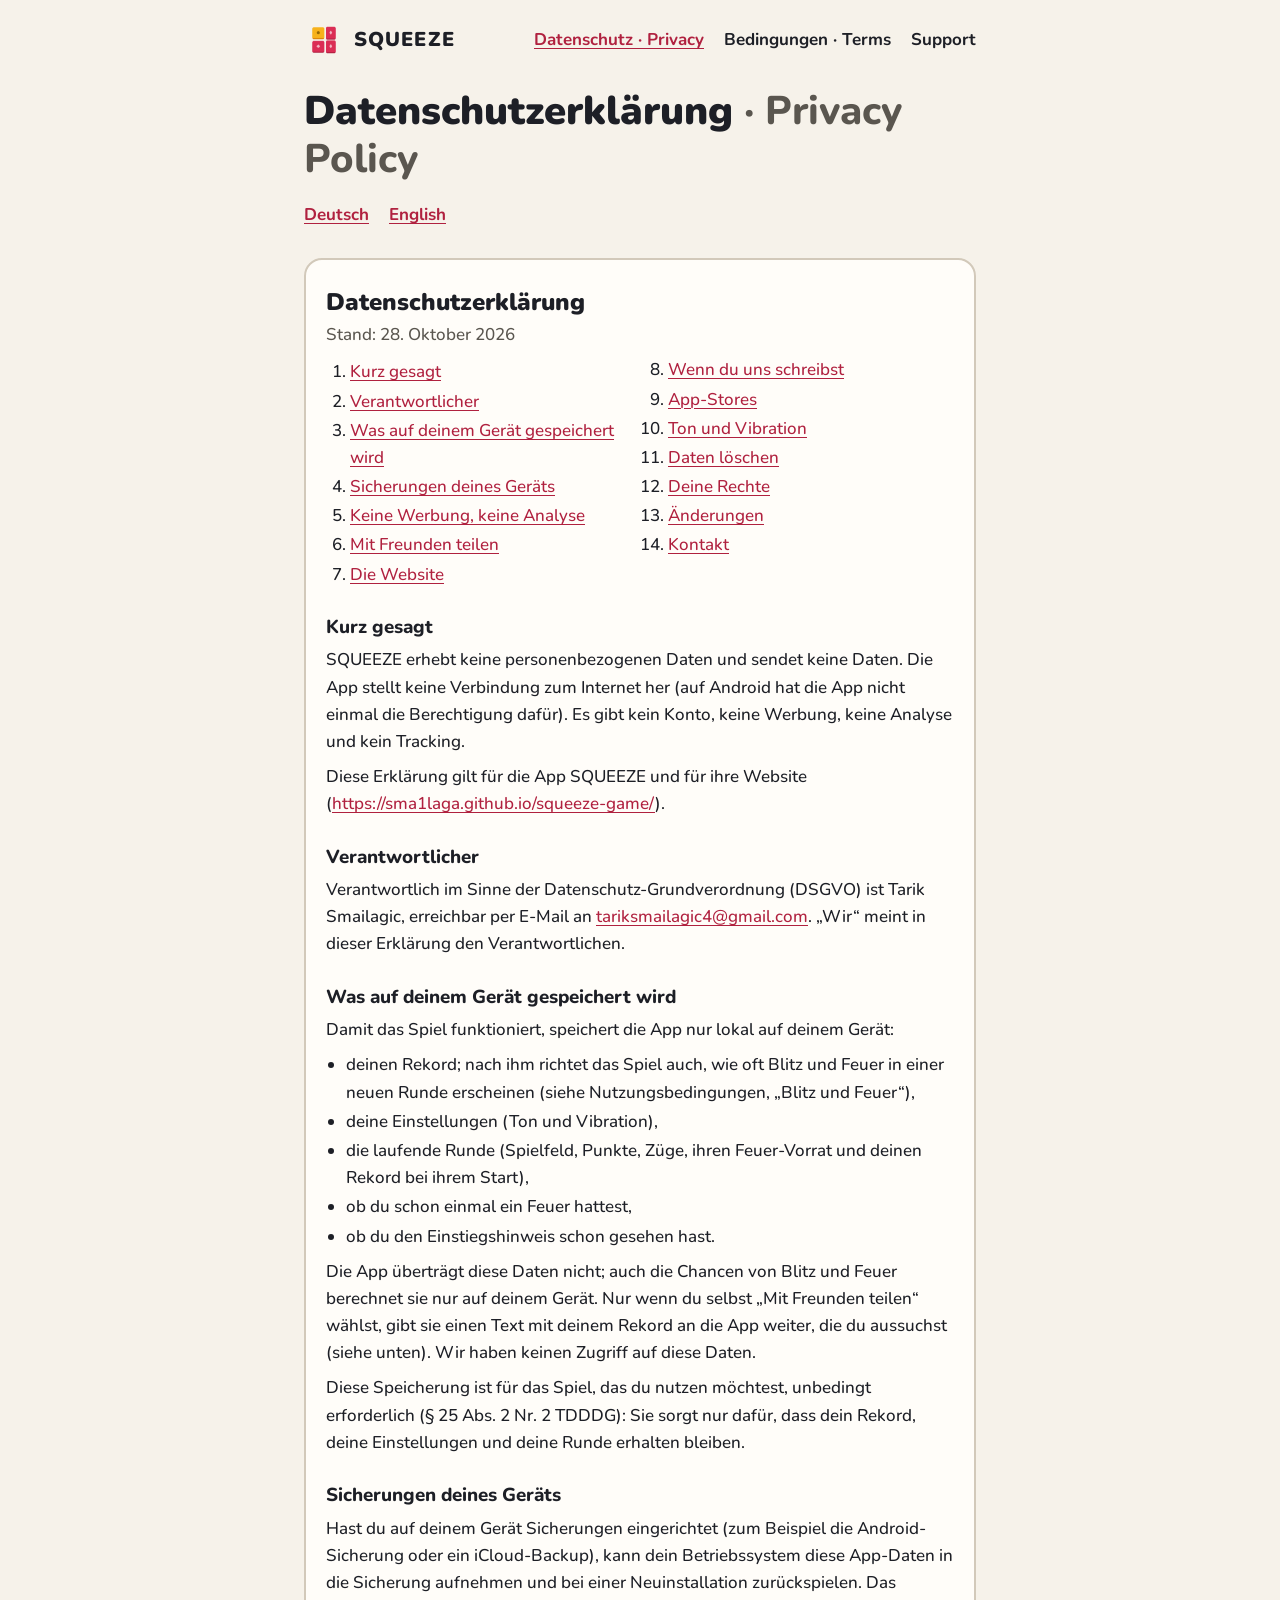
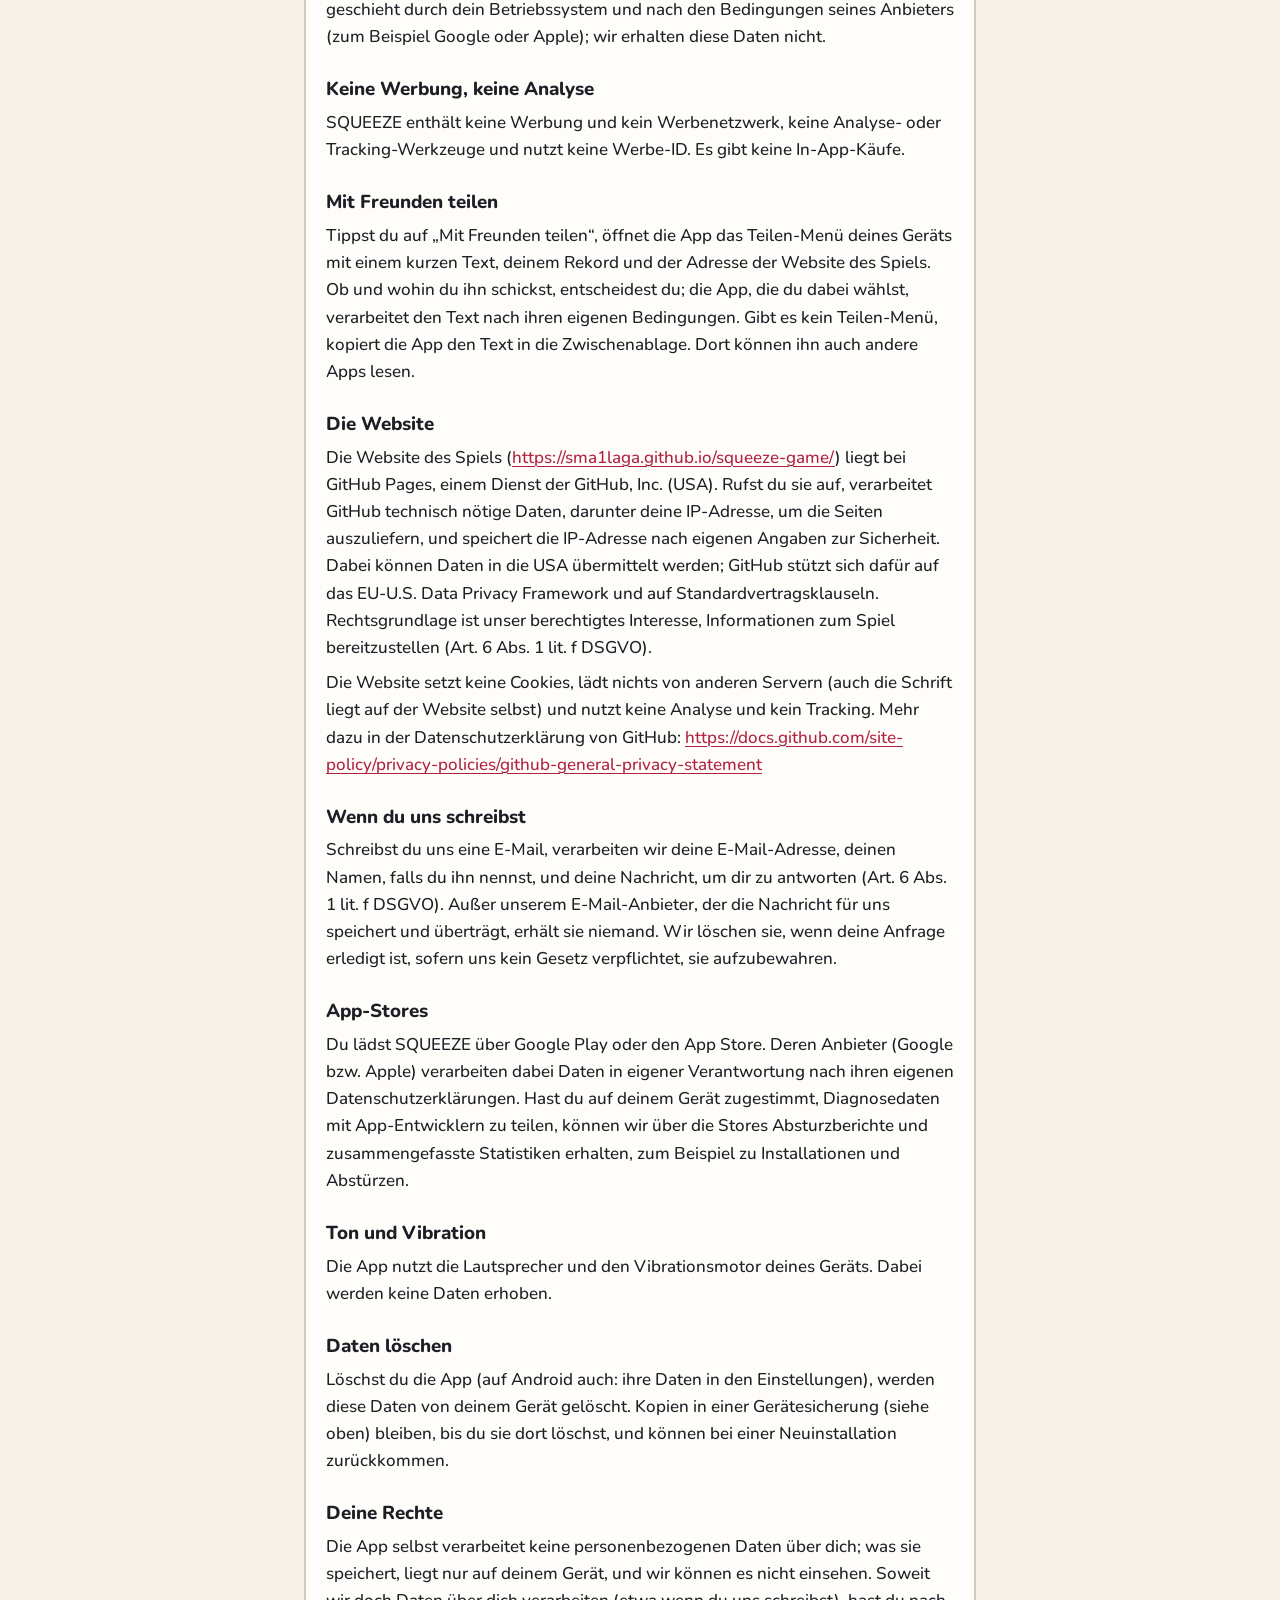
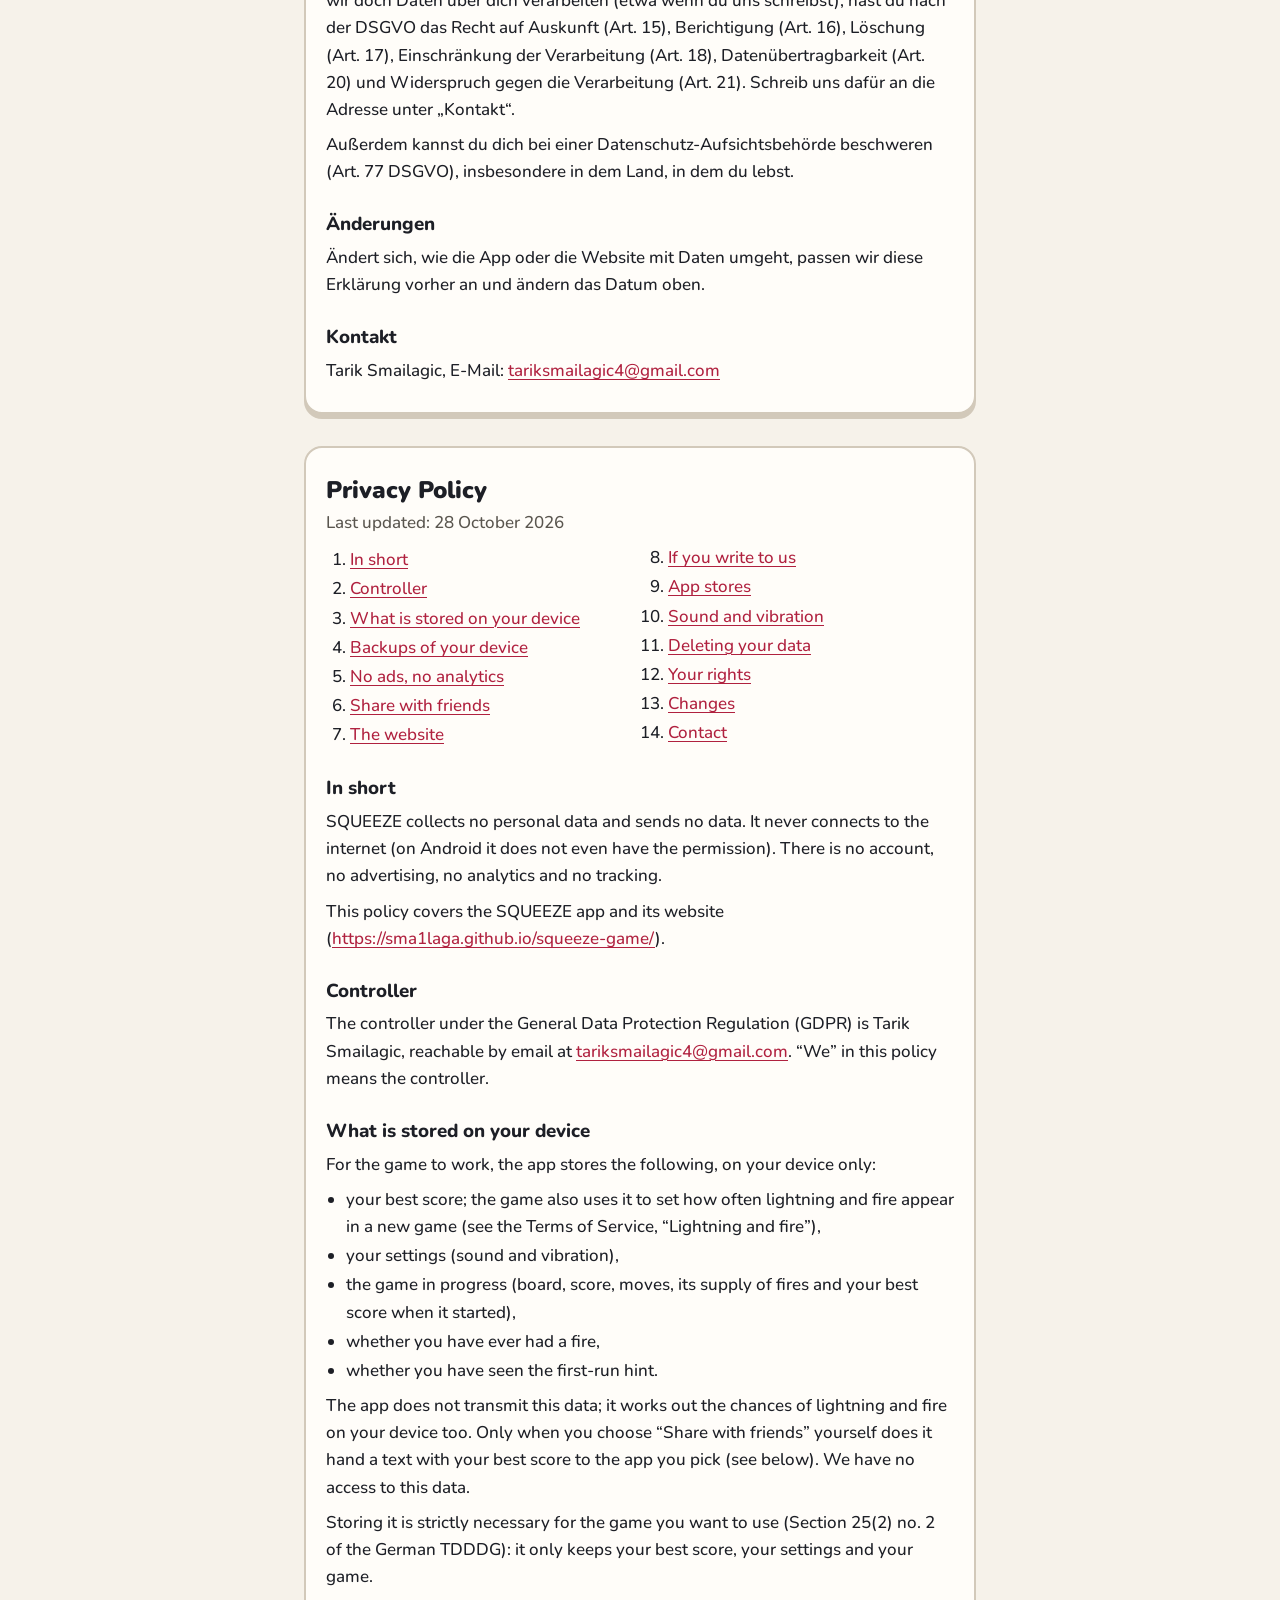
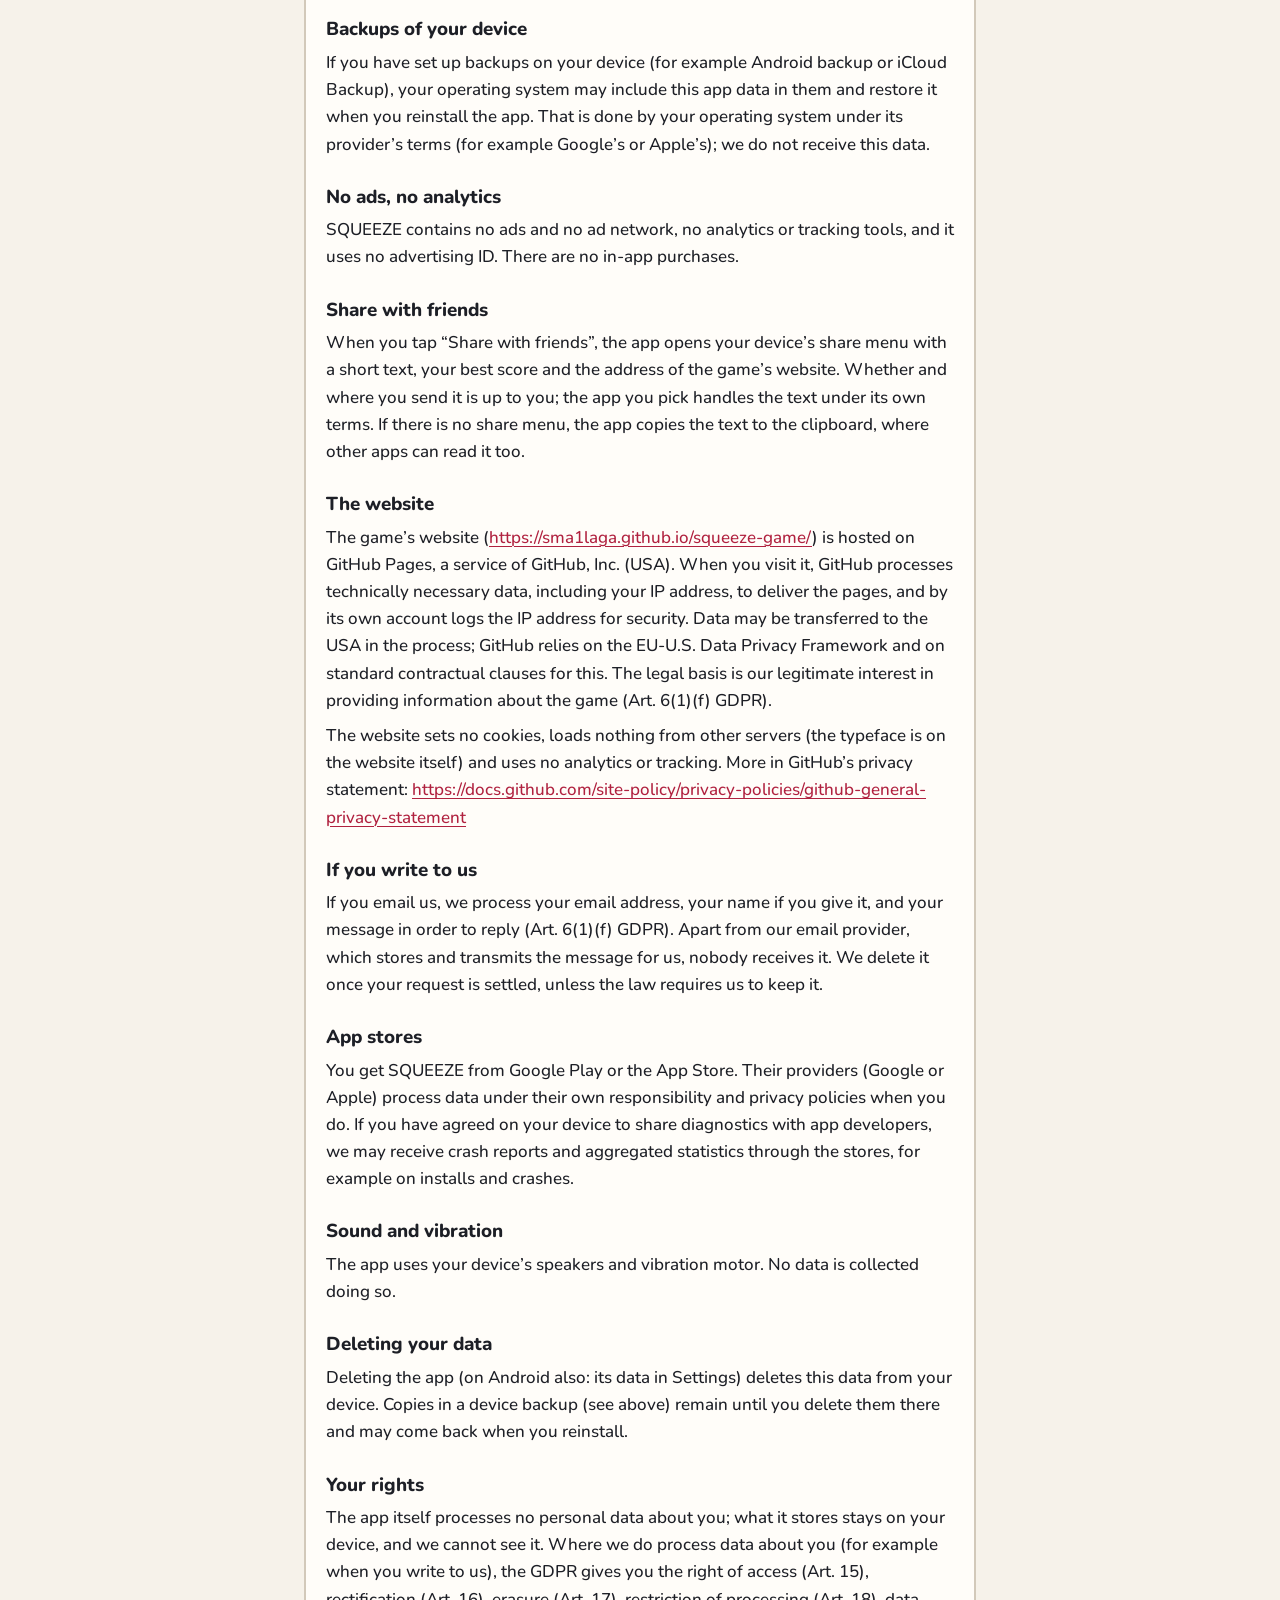
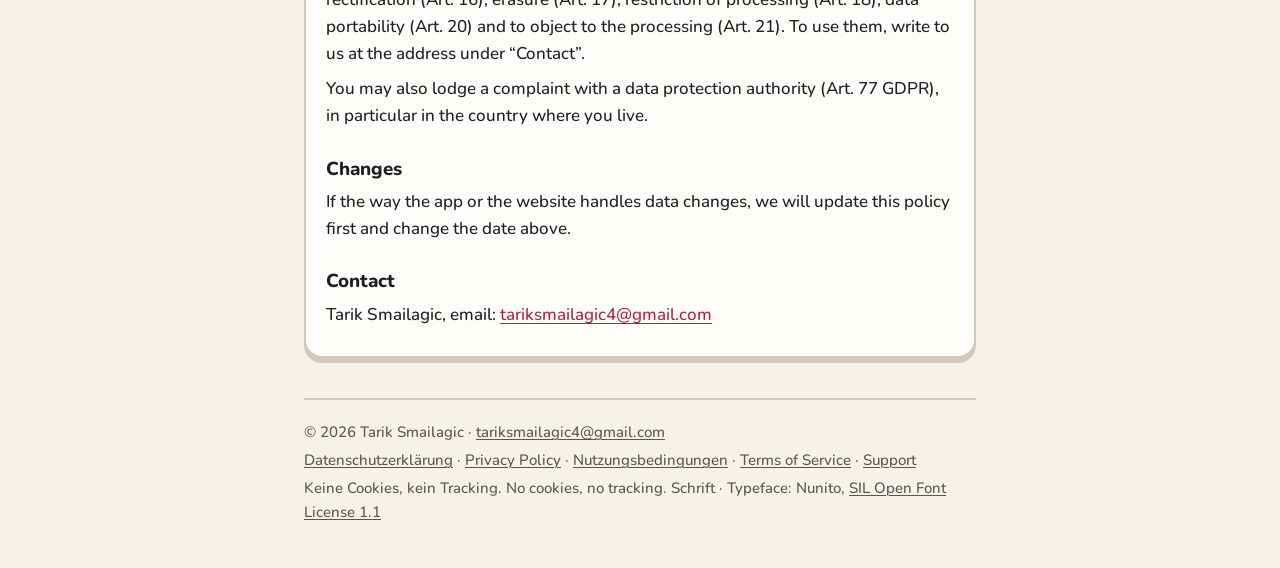
==== privacy.html @ d1b1b98c "SQUEEZE website: landing page, privacy policy, terms, support Generated by tool/gen_site.dart in the" ====
<!doctype html>
<html lang="de">
<head>
<meta charset="utf-8">
<meta name="viewport" content="width=device-width, initial-scale=1">
<meta http-equiv="Content-Security-Policy" content="default-src 'self'; script-src 'none'; object-src 'none'; base-uri 'none'; form-action 'none'">
<meta name="referrer" content="no-referrer">
<meta name="color-scheme" content="light dark">
<meta name="theme-color" content="#F6F2EA" media="(prefers-color-scheme: light)">
<meta name="theme-color" content="#11141B" media="(prefers-color-scheme: dark)">
<title>Datenschutzerklärung · Privacy Policy – SQUEEZE</title>
<meta name="description" content="Datenschutzerklärung von SQUEEZE · Privacy Policy of SQUEEZE">
<link rel="canonical" href="https://sma1laga.github.io/squeeze-game/privacy.html">
<link rel="icon" type="image/png" sizes="512x512" href="icon-512.png">
<link rel="apple-touch-icon" href="apple-touch-icon.png">
<link rel="stylesheet" href="style.css">
</head>
<body>
<a class="skip" href="#main">Zum Inhalt <span lang="en">· Skip to content</span></a>
<div class="wrap">
<header class="top">
<a class="brand" href="./"><img src="icon-512.png" alt="" width="40" height="40"><span>SQUEEZE</span></a>
<nav class="pages" aria-label="Seiten · Pages">
<a href="privacy.html" aria-current="page">Datenschutz <span lang="en">· Privacy</span></a>
<a href="terms.html">Bedingungen <span lang="en">· Terms</span></a>
<a href="support.html">Support</a>
</nav>
</header>
<main id="main">
<h1>Datenschutzerklärung <span class="other" lang="en">· Privacy Policy</span></h1>
<p class="langs"><a href="#de" hreflang="de" lang="de">Deutsch</a> <a href="#en" hreflang="en" lang="en">English</a></p>
<article id="de" lang="de" class="card">
<h2>Datenschutzerklärung</h2>
<p class="updated">Stand: 28. Oktober 2026</p>
<nav class="toc" aria-label="Inhalt"><ol>
<li><a href="#de-kurz-gesagt">Kurz gesagt</a></li>
<li><a href="#de-verantwortlicher">Verantwortlicher</a></li>
<li><a href="#de-was-auf-deinem-geraet-gespeichert-wird">Was auf deinem Gerät gespeichert wird</a></li>
<li><a href="#de-sicherungen-deines-geraets">Sicherungen deines Geräts</a></li>
<li><a href="#de-keine-werbung-keine-analyse">Keine Werbung, keine Analyse</a></li>
<li><a href="#de-mit-freunden-teilen">Mit Freunden teilen</a></li>
<li><a href="#de-die-website">Die Website</a></li>
<li><a href="#de-wenn-du-uns-schreibst">Wenn du uns schreibst</a></li>
<li><a href="#de-app-stores">App-Stores</a></li>
<li><a href="#de-ton-und-vibration">Ton und Vibration</a></li>
<li><a href="#de-daten-loeschen">Daten löschen</a></li>
<li><a href="#de-deine-rechte">Deine Rechte</a></li>
<li><a href="#de-aenderungen">Änderungen</a></li>
<li><a href="#de-kontakt">Kontakt</a></li>
</ol></nav>
<section id="de-kurz-gesagt">
<h3>Kurz gesagt</h3>
<p>SQUEEZE erhebt keine personenbezogenen Daten und sendet keine Daten. Die App stellt keine Verbindung zum Internet her (auf Android hat die App nicht einmal die Berechtigung dafür). Es gibt kein Konto, keine Werbung, keine Analyse und kein Tracking.</p>
<p>Diese Erklärung gilt für die App SQUEEZE und für ihre Website (<a href="https://sma1laga.github.io/squeeze-game/">https://sma1laga.github.io/squeeze-game/</a>).</p>
</section>
<section id="de-verantwortlicher">
<h3>Verantwortlicher</h3>
<p>Verantwortlich im Sinne der Datenschutz-Grundverordnung (DSGVO) ist Tarik Smailagic, erreichbar per E-Mail an <a href="mailto:tariksmailagic4@gmail.com">tariksmailagic4@gmail.com</a>. „Wir“ meint in dieser Erklärung den Verantwortlichen.</p>
</section>
<section id="de-was-auf-deinem-geraet-gespeichert-wird">
<h3>Was auf deinem Gerät gespeichert wird</h3>
<p>Damit das Spiel funktioniert, speichert die App nur lokal auf deinem Gerät:</p>
<ul>
<li>deinen Rekord; nach ihm richtet das Spiel auch, wie oft Blitz und Feuer in einer neuen Runde erscheinen (siehe Nutzungsbedingungen, „Blitz und Feuer“),</li>
<li>deine Einstellungen (Ton und Vibration),</li>
<li>die laufende Runde (Spielfeld, Punkte, Züge, ihren Feuer-Vorrat und deinen Rekord bei ihrem Start),</li>
<li>ob du schon einmal ein Feuer hattest,</li>
<li>ob du den Einstiegshinweis schon gesehen hast.</li>
</ul>
<p>Die App überträgt diese Daten nicht; auch die Chancen von Blitz und Feuer berechnet sie nur auf deinem Gerät. Nur wenn du selbst „Mit Freunden teilen“ wählst, gibt sie einen Text mit deinem Rekord an die App weiter, die du aussuchst (siehe unten). Wir haben keinen Zugriff auf diese Daten.</p>
<p>Diese Speicherung ist für das Spiel, das du nutzen möchtest, unbedingt erforderlich (§ 25 Abs. 2 Nr. 2 TDDDG): Sie sorgt nur dafür, dass dein Rekord, deine Einstellungen und deine Runde erhalten bleiben.</p>
</section>
<section id="de-sicherungen-deines-geraets">
<h3>Sicherungen deines Geräts</h3>
<p>Hast du auf deinem Gerät Sicherungen eingerichtet (zum Beispiel die Android-Sicherung oder ein iCloud-Backup), kann dein Betriebssystem diese App-Daten in die Sicherung aufnehmen und bei einer Neuinstallation zurückspielen. Das geschieht durch dein Betriebssystem und nach den Bedingungen seines Anbieters (zum Beispiel Google oder Apple); wir erhalten diese Daten nicht.</p>
</section>
<section id="de-keine-werbung-keine-analyse">
<h3>Keine Werbung, keine Analyse</h3>
<p>SQUEEZE enthält keine Werbung und kein Werbenetzwerk, keine Analyse- oder Tracking-Werkzeuge und nutzt keine Werbe-ID. Es gibt keine In-App-Käufe.</p>
</section>
<section id="de-mit-freunden-teilen">
<h3>Mit Freunden teilen</h3>
<p>Tippst du auf „Mit Freunden teilen“, öffnet die App das Teilen-Menü deines Geräts mit einem kurzen Text, deinem Rekord und der Adresse der Website des Spiels. Ob und wohin du ihn schickst, entscheidest du; die App, die du dabei wählst, verarbeitet den Text nach ihren eigenen Bedingungen. Gibt es kein Teilen-Menü, kopiert die App den Text in die Zwischenablage. Dort können ihn auch andere Apps lesen.</p>
</section>
<section id="de-die-website">
<h3>Die Website</h3>
<p>Die Website des Spiels (<a href="https://sma1laga.github.io/squeeze-game/">https://sma1laga.github.io/squeeze-game/</a>) liegt bei GitHub Pages, einem Dienst der GitHub, Inc. (USA). Rufst du sie auf, verarbeitet GitHub technisch nötige Daten, darunter deine IP-Adresse, um die Seiten auszuliefern, und speichert die IP-Adresse nach eigenen Angaben zur Sicherheit. Dabei können Daten in die USA übermittelt werden; GitHub stützt sich dafür auf das EU-U.S. Data Privacy Framework und auf Standardvertragsklauseln. Rechtsgrundlage ist unser berechtigtes Interesse, Informationen zum Spiel bereitzustellen (Art. 6 Abs. 1 lit. f DSGVO).</p>
<p>Die Website setzt keine Cookies, lädt nichts von anderen Servern (auch die Schrift liegt auf der Website selbst) und nutzt keine Analyse und kein Tracking. Mehr dazu in der Datenschutzerklärung von GitHub: <a href="https://docs.github.com/site-policy/privacy-policies/github-general-privacy-statement">https://docs.github.com/site-policy/privacy-policies/github-general-privacy-statement</a></p>
</section>
<section id="de-wenn-du-uns-schreibst">
<h3>Wenn du uns schreibst</h3>
<p>Schreibst du uns eine E-Mail, verarbeiten wir deine E-Mail-Adresse, deinen Namen, falls du ihn nennst, und deine Nachricht, um dir zu antworten (Art. 6 Abs. 1 lit. f DSGVO). Außer unserem E-Mail-Anbieter, der die Nachricht für uns speichert und überträgt, erhält sie niemand. Wir löschen sie, wenn deine Anfrage erledigt ist, sofern uns kein Gesetz verpflichtet, sie aufzubewahren.</p>
</section>
<section id="de-app-stores">
<h3>App-Stores</h3>
<p>Du lädst SQUEEZE über Google Play oder den App Store. Deren Anbieter (Google bzw. Apple) verarbeiten dabei Daten in eigener Verantwortung nach ihren eigenen Datenschutzerklärungen. Hast du auf deinem Gerät zugestimmt, Diagnosedaten mit App-Entwicklern zu teilen, können wir über die Stores Absturzberichte und zusammengefasste Statistiken erhalten, zum Beispiel zu Installationen und Abstürzen.</p>
</section>
<section id="de-ton-und-vibration">
<h3>Ton und Vibration</h3>
<p>Die App nutzt die Lautsprecher und den Vibrationsmotor deines Geräts. Dabei werden keine Daten erhoben.</p>
</section>
<section id="de-daten-loeschen">
<h3>Daten löschen</h3>
<p>Löschst du die App (auf Android auch: ihre Daten in den Einstellungen), werden diese Daten von deinem Gerät gelöscht. Kopien in einer Gerätesicherung (siehe oben) bleiben, bis du sie dort löschst, und können bei einer Neuinstallation zurückkommen.</p>
</section>
<section id="de-deine-rechte">
<h3>Deine Rechte</h3>
<p>Die App selbst verarbeitet keine personenbezogenen Daten über dich; was sie speichert, liegt nur auf deinem Gerät, und wir können es nicht einsehen. Soweit wir doch Daten über dich verarbeiten (etwa wenn du uns schreibst), hast du nach der DSGVO das Recht auf Auskunft (Art. 15), Berichtigung (Art. 16), Löschung (Art. 17), Einschränkung der Verarbeitung (Art. 18), Datenübertragbarkeit (Art. 20) und Widerspruch gegen die Verarbeitung (Art. 21). Schreib uns dafür an die Adresse unter „Kontakt“.</p>
<p>Außerdem kannst du dich bei einer Datenschutz-Aufsichtsbehörde beschweren (Art. 77 DSGVO), insbesondere in dem Land, in dem du lebst.</p>
</section>
<section id="de-aenderungen">
<h3>Änderungen</h3>
<p>Ändert sich, wie die App oder die Website mit Daten umgeht, passen wir diese Erklärung vorher an und ändern das Datum oben.</p>
</section>
<section id="de-kontakt">
<h3>Kontakt</h3>
<p>Tarik Smailagic, E-Mail: <a href="mailto:tariksmailagic4@gmail.com">tariksmailagic4@gmail.com</a></p>
</section>
</article>
<article id="en" lang="en" class="card">
<h2>Privacy Policy</h2>
<p class="updated">Last updated: 28 October 2026</p>
<nav class="toc" aria-label="Contents"><ol>
<li><a href="#en-in-short">In short</a></li>
<li><a href="#en-controller">Controller</a></li>
<li><a href="#en-what-is-stored-on-your-device">What is stored on your device</a></li>
<li><a href="#en-backups-of-your-device">Backups of your device</a></li>
<li><a href="#en-no-ads-no-analytics">No ads, no analytics</a></li>
<li><a href="#en-share-with-friends">Share with friends</a></li>
<li><a href="#en-the-website">The website</a></li>
<li><a href="#en-if-you-write-to-us">If you write to us</a></li>
<li><a href="#en-app-stores">App stores</a></li>
<li><a href="#en-sound-and-vibration">Sound and vibration</a></li>
<li><a href="#en-deleting-your-data">Deleting your data</a></li>
<li><a href="#en-your-rights">Your rights</a></li>
<li><a href="#en-changes">Changes</a></li>
<li><a href="#en-contact">Contact</a></li>
</ol></nav>
<section id="en-in-short">
<h3>In short</h3>
<p>SQUEEZE collects no personal data and sends no data. It never connects to the internet (on Android it does not even have the permission). There is no account, no advertising, no analytics and no tracking.</p>
<p>This policy covers the SQUEEZE app and its website (<a href="https://sma1laga.github.io/squeeze-game/">https://sma1laga.github.io/squeeze-game/</a>).</p>
</section>
<section id="en-controller">
<h3>Controller</h3>
<p>The controller under the General Data Protection Regulation (GDPR) is Tarik Smailagic, reachable by email at <a href="mailto:tariksmailagic4@gmail.com">tariksmailagic4@gmail.com</a>. “We” in this policy means the controller.</p>
</section>
<section id="en-what-is-stored-on-your-device">
<h3>What is stored on your device</h3>
<p>For the game to work, the app stores the following, on your device only:</p>
<ul>
<li>your best score; the game also uses it to set how often lightning and fire appear in a new game (see the Terms of Service, “Lightning and fire”),</li>
<li>your settings (sound and vibration),</li>
<li>the game in progress (board, score, moves, its supply of fires and your best score when it started),</li>
<li>whether you have ever had a fire,</li>
<li>whether you have seen the first-run hint.</li>
</ul>
<p>The app does not transmit this data; it works out the chances of lightning and fire on your device too. Only when you choose “Share with friends” yourself does it hand a text with your best score to the app you pick (see below). We have no access to this data.</p>
<p>Storing it is strictly necessary for the game you want to use (Section 25(2) no. 2 of the German TDDDG): it only keeps your best score, your settings and your game.</p>
</section>
<section id="en-backups-of-your-device">
<h3>Backups of your device</h3>
<p>If you have set up backups on your device (for example Android backup or iCloud Backup), your operating system may include this app data in them and restore it when you reinstall the app. That is done by your operating system under its provider’s terms (for example Google’s or Apple’s); we do not receive this data.</p>
</section>
<section id="en-no-ads-no-analytics">
<h3>No ads, no analytics</h3>
<p>SQUEEZE contains no ads and no ad network, no analytics or tracking tools, and it uses no advertising ID. There are no in-app purchases.</p>
</section>
<section id="en-share-with-friends">
<h3>Share with friends</h3>
<p>When you tap “Share with friends”, the app opens your device’s share menu with a short text, your best score and the address of the game’s website. Whether and where you send it is up to you; the app you pick handles the text under its own terms. If there is no share menu, the app copies the text to the clipboard, where other apps can read it too.</p>
</section>
<section id="en-the-website">
<h3>The website</h3>
<p>The game’s website (<a href="https://sma1laga.github.io/squeeze-game/">https://sma1laga.github.io/squeeze-game/</a>) is hosted on GitHub Pages, a service of GitHub, Inc. (USA). When you visit it, GitHub processes technically necessary data, including your IP address, to deliver the pages, and by its own account logs the IP address for security. Data may be transferred to the USA in the process; GitHub relies on the EU-U.S. Data Privacy Framework and on standard contractual clauses for this. The legal basis is our legitimate interest in providing information about the game (Art. 6(1)(f) GDPR).</p>
<p>The website sets no cookies, loads nothing from other servers (the typeface is on the website itself) and uses no analytics or tracking. More in GitHub’s privacy statement: <a href="https://docs.github.com/site-policy/privacy-policies/github-general-privacy-statement">https://docs.github.com/site-policy/privacy-policies/github-general-privacy-statement</a></p>
</section>
<section id="en-if-you-write-to-us">
<h3>If you write to us</h3>
<p>If you email us, we process your email address, your name if you give it, and your message in order to reply (Art. 6(1)(f) GDPR). Apart from our email provider, which stores and transmits the message for us, nobody receives it. We delete it once your request is settled, unless the law requires us to keep it.</p>
</section>
<section id="en-app-stores">
<h3>App stores</h3>
<p>You get SQUEEZE from Google Play or the App Store. Their providers (Google or Apple) process data under their own responsibility and privacy policies when you do. If you have agreed on your device to share diagnostics with app developers, we may receive crash reports and aggregated statistics through the stores, for example on installs and crashes.</p>
</section>
<section id="en-sound-and-vibration">
<h3>Sound and vibration</h3>
<p>The app uses your device’s speakers and vibration motor. No data is collected doing so.</p>
</section>
<section id="en-deleting-your-data">
<h3>Deleting your data</h3>
<p>Deleting the app (on Android also: its data in Settings) deletes this data from your device. Copies in a device backup (see above) remain until you delete them there and may come back when you reinstall.</p>
</section>
<section id="en-your-rights">
<h3>Your rights</h3>
<p>The app itself processes no personal data about you; what it stores stays on your device, and we cannot see it. Where we do process data about you (for example when you write to us), the GDPR gives you the right of access (Art. 15), rectification (Art. 16), erasure (Art. 17), restriction of processing (Art. 18), data portability (Art. 20) and to object to the processing (Art. 21). To use them, write to us at the address under “Contact”.</p>
<p>You may also lodge a complaint with a data protection authority (Art. 77 GDPR), in particular in the country where you live.</p>
</section>
<section id="en-changes">
<h3>Changes</h3>
<p>If the way the app or the website handles data changes, we will update this policy first and change the date above.</p>
</section>
<section id="en-contact">
<h3>Contact</h3>
<p>Tarik Smailagic, email: <a href="mailto:tariksmailagic4@gmail.com">tariksmailagic4@gmail.com</a></p>
</section>
</article>
</main>
<footer class="foot">
<p>© 2026 Tarik Smailagic · <a href="mailto:tariksmailagic4@gmail.com">tariksmailagic4@gmail.com</a></p>
<p><a href="privacy.html">Datenschutzerklärung</a> · <a href="privacy.html#en" lang="en">Privacy Policy</a> · <a href="terms.html">Nutzungsbedingungen</a> · <a href="terms.html#en" lang="en">Terms of Service</a> · <a href="support.html">Support</a></p>
<p>Keine Cookies, kein Tracking. <span lang="en">No cookies, no tracking.</span> Schrift <span lang="en">· Typeface</span>: Nunito, <a href="fonts/OFL.txt">SIL Open Font License 1.1</a></p>
</footer>
</div>
</body>
</html>
---- style.css ----
/* SQUEEZE website. Generated by tool/gen_site.dart; do not edit. */
@font-face{font-family:"Nunito";src:url("fonts/Nunito-Variable.ttf") format("truetype");font-weight:200 1000;font-style:normal;font-display:swap}
:root{color-scheme:light dark;--paper:#F6F2EA;--ink:#1D1F26;--secondary:#5A564F;--accent:#DB2E55;--accent-text:#B0213F;--card:#FFFDF9;--card-edge:#D2C9BA;--tray:#D2C9BA;--well:#EDE8E0;--button-fill:#1D1F26;--button-label:#F6F2EA;--b0:#F7B21B;--l0:#DD8508;--g0:#946705;--b1:#DB2E55;--l1:#AE1E3F;--g1:#F2B5C3;--b2:#24429A;--l2:#172A63;--g2:#7791DF;--b3:#0EA5C8;--l3:#0B839D;--g3:#085B6E}
@media (prefers-color-scheme:dark){:root{--paper:#11141B;--ink:#EFEBE2;--secondary:#A7ABB4;--accent:#EF546D;--accent-text:#F37987;--card:#1C1F28;--card-edge:#3E424D;--tray:#2E313B;--well:#191C24;--button-fill:#EFEBE2;--button-label:#11141B;--b0:#FEB92B;--l0:#E48B1A;--g0:#986B0F;--b1:#E44060;--l1:#B42D47;--g1:#FFC6D4;--b2:#3A60C9;--l2:#2F488D;--g2:#97B2FF;--b3:#38C3E8;--l3:#2E9DB9;--g3:#276F82}}
*,*::before,*::after{box-sizing:border-box}
html{-webkit-text-size-adjust:100%;text-size-adjust:100%}
body{margin:0;background:var(--paper);color:var(--ink);font-family:"Nunito",system-ui,sans-serif;font-weight:500;font-size:1.0625rem;line-height:1.6;overflow-wrap:break-word}
.wrap{max-width:44rem;margin:0 auto;padding:0 1rem}
a{color:var(--accent-text);text-decoration-thickness:.08em;text-underline-offset:.15em}
a:focus-visible{outline:3px solid var(--accent);outline-offset:3px;border-radius:4px}
.skip{position:absolute;left:-9999px;top:0}
.skip:focus{left:1rem;top:1rem;z-index:1;background:var(--card);color:var(--ink);padding:.5rem 1rem;border:2px solid var(--card-edge);border-radius:8px}
.top{display:flex;flex-wrap:wrap;align-items:center;justify-content:space-between;gap:.25rem 1.25rem;padding:1rem 0 .5rem}
.brand{display:inline-flex;align-items:center;gap:.6rem;min-height:44px;color:var(--ink);text-decoration:none;font-weight:900;font-size:1.25rem;letter-spacing:.06em}
.brand img{border-radius:22%}
.pages{display:flex;flex-wrap:wrap;gap:0 1.25rem}
.pages a{display:inline-block;padding:.625rem 0;color:var(--ink);font-weight:700;text-decoration:none}
.pages a:hover,.pages a[aria-current="page"]{color:var(--accent-text);text-decoration:underline}
h1,h2,h3,h4{line-height:1.2;color:var(--ink)}
h1{font-weight:900;font-size:clamp(1.75rem,6vw,2.5rem);margin:1rem 0 .5rem}
h2{font-weight:900;font-size:1.5rem;margin:.75rem 0 .25rem}
h3{font-weight:800;font-size:1.175rem;margin:1.75rem 0 .25rem}
h4{font-weight:800;font-size:1.0625rem;margin:1.25rem 0 .125rem}
h1 .other{color:var(--secondary);font-weight:800}
.langs{display:flex;gap:1.25rem;margin:0 0 1rem}
.langs a{display:inline-block;padding:.625rem 0;font-weight:700}
.card{background:var(--card);border:2px solid var(--card-edge);border-radius:18px;box-shadow:0 5px 0 var(--card-edge);padding:1rem 1.25rem 1.25rem;margin:1.25rem 0 2rem}
.updated{color:var(--secondary);margin:0 0 .5rem}
.toc ol{margin:.25rem 0 0;padding-left:1.5rem;columns:2 13rem;column-gap:2rem}
.toc li{break-inside:avoid}
p,ul{margin:.5rem 0}
ul{padding-left:1.25rem}
li{margin:.125rem 0}
.hero{text-align:center;padding:.5rem 0 0}
.hero h1{font-size:clamp(2.5rem,12vw,4rem);letter-spacing:.06em;margin:.75rem 0 0}
.tagline{color:var(--secondary);font-weight:700;font-size:1.125rem;margin:.25rem 0 1rem}
.board{--cell:min(11vw,44px);--gap:calc(var(--cell)*.1);display:inline-grid;grid-template-columns:repeat(6,var(--cell));gap:var(--gap);padding:var(--gap);margin:1rem auto 0;background:var(--tray);border-radius:calc(var(--cell)*.32)}
.board i{position:relative;display:block;width:var(--cell);height:var(--cell);border-radius:calc(var(--cell)*.2);background:var(--well)}
.board i::after{content:"";position:absolute;left:50%;top:calc(50% - var(--cell)*.045);transform:translate(-50%,-50%)}
.board .b0{background:var(--b0);box-shadow:inset 0 calc(var(--cell)*-.09) 0 var(--l0)}
.board .b1{background:var(--b1);box-shadow:inset 0 calc(var(--cell)*-.09) 0 var(--l1)}
.board .b2{background:var(--b2);box-shadow:inset 0 calc(var(--cell)*-.09) 0 var(--l2)}
.board .b3{background:var(--b3);box-shadow:inset 0 calc(var(--cell)*-.09) 0 var(--l3)}
.board .b0::after{width:calc(var(--cell)*.24);height:calc(var(--cell)*.24);border-radius:50%;background:var(--g0)}
.board .b1::after{width:calc(var(--cell)*.22);height:calc(var(--cell)*.22);background:var(--g1);transform:translate(-50%,-50%) rotate(45deg)}
.board .b2::after{width:calc(var(--cell)*.3);height:calc(var(--cell)*.3);border-radius:50%;border:calc(var(--cell)*.07) solid var(--g2)}
.board .b3::after{width:calc(var(--cell)*.34);height:calc(var(--cell)*.1);border-radius:calc(var(--cell)*.05);background:var(--g3)}
.stores{list-style:none;padding:0;margin:1rem 0 .25rem;display:flex;flex-wrap:wrap;gap:.75rem}
.stores li{margin:0}
.store{display:inline-flex;align-items:center;min-height:48px;padding:.5rem 1.25rem;border-radius:14px;font-weight:800}
a.store{background:var(--button-fill);color:var(--button-label);text-decoration:none}
.store.soon{border:2px dashed var(--card-edge);color:var(--secondary)}
.shots{list-style:none;padding:0;margin:.75rem 0 0;display:grid;grid-template-columns:repeat(auto-fill,minmax(8.5rem,1fr));gap:.75rem}
.shots li{margin:0}
.shots img{display:block;width:100%;height:auto;border-radius:12px;border:2px solid var(--card-edge)}
.faq h4{margin-top:1.25rem}
.foot{color:var(--secondary);font-size:.9375rem;border-top:2px solid var(--card-edge);margin-top:2.5rem;padding:1rem 0 2.5rem}
.foot p{margin:.25rem 0}
.foot a{color:inherit}
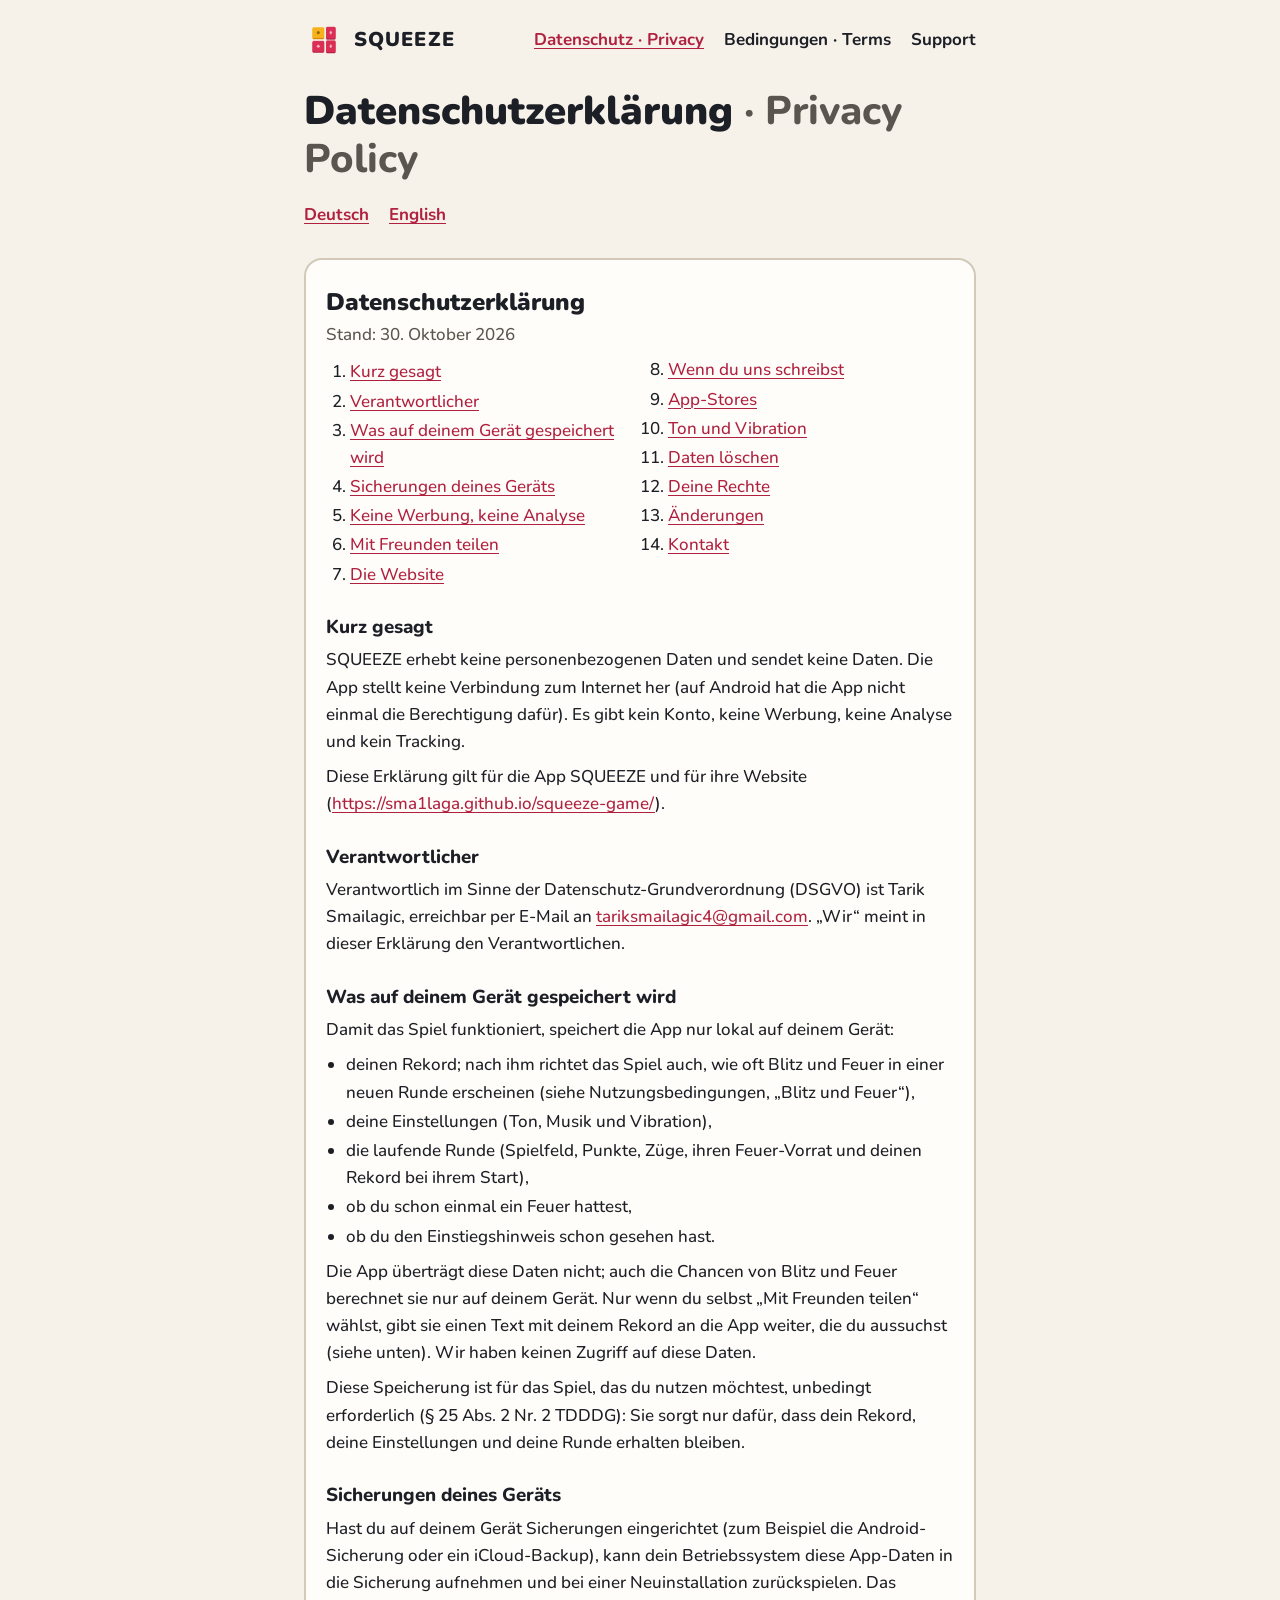
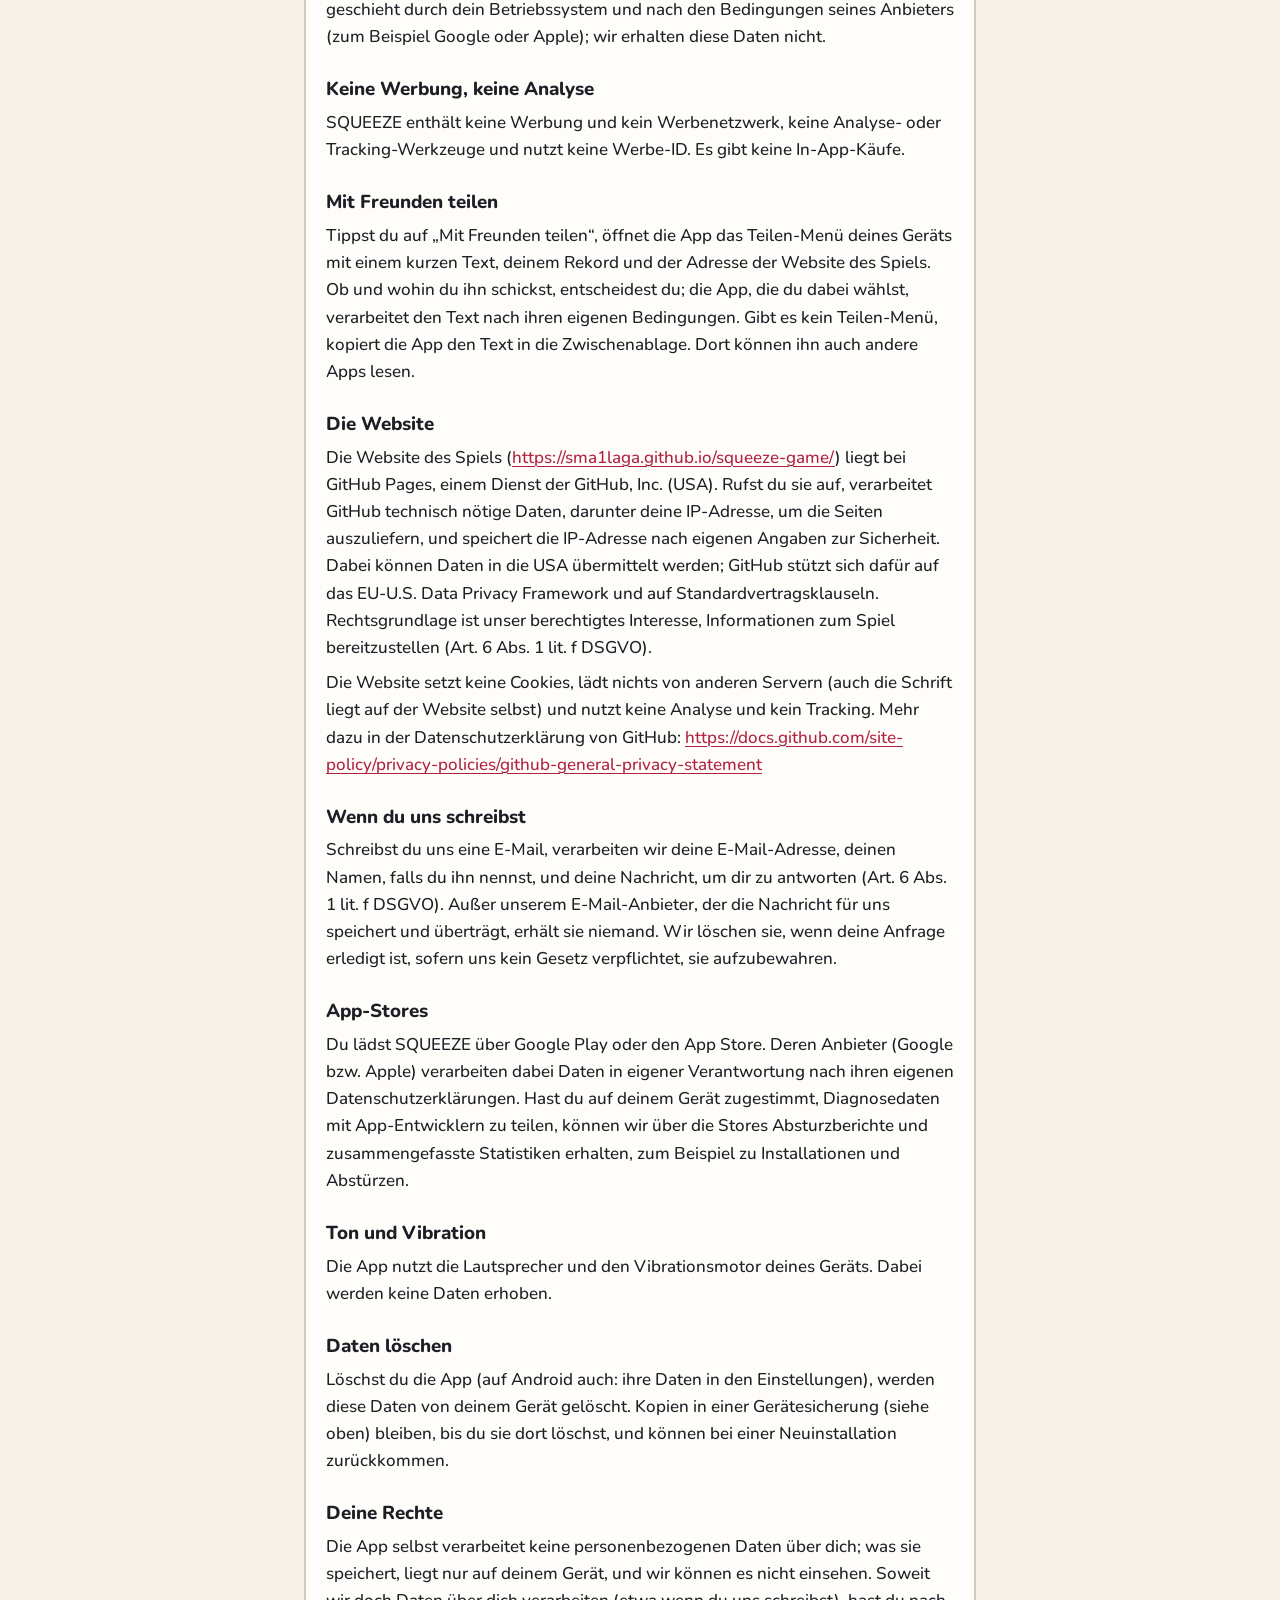
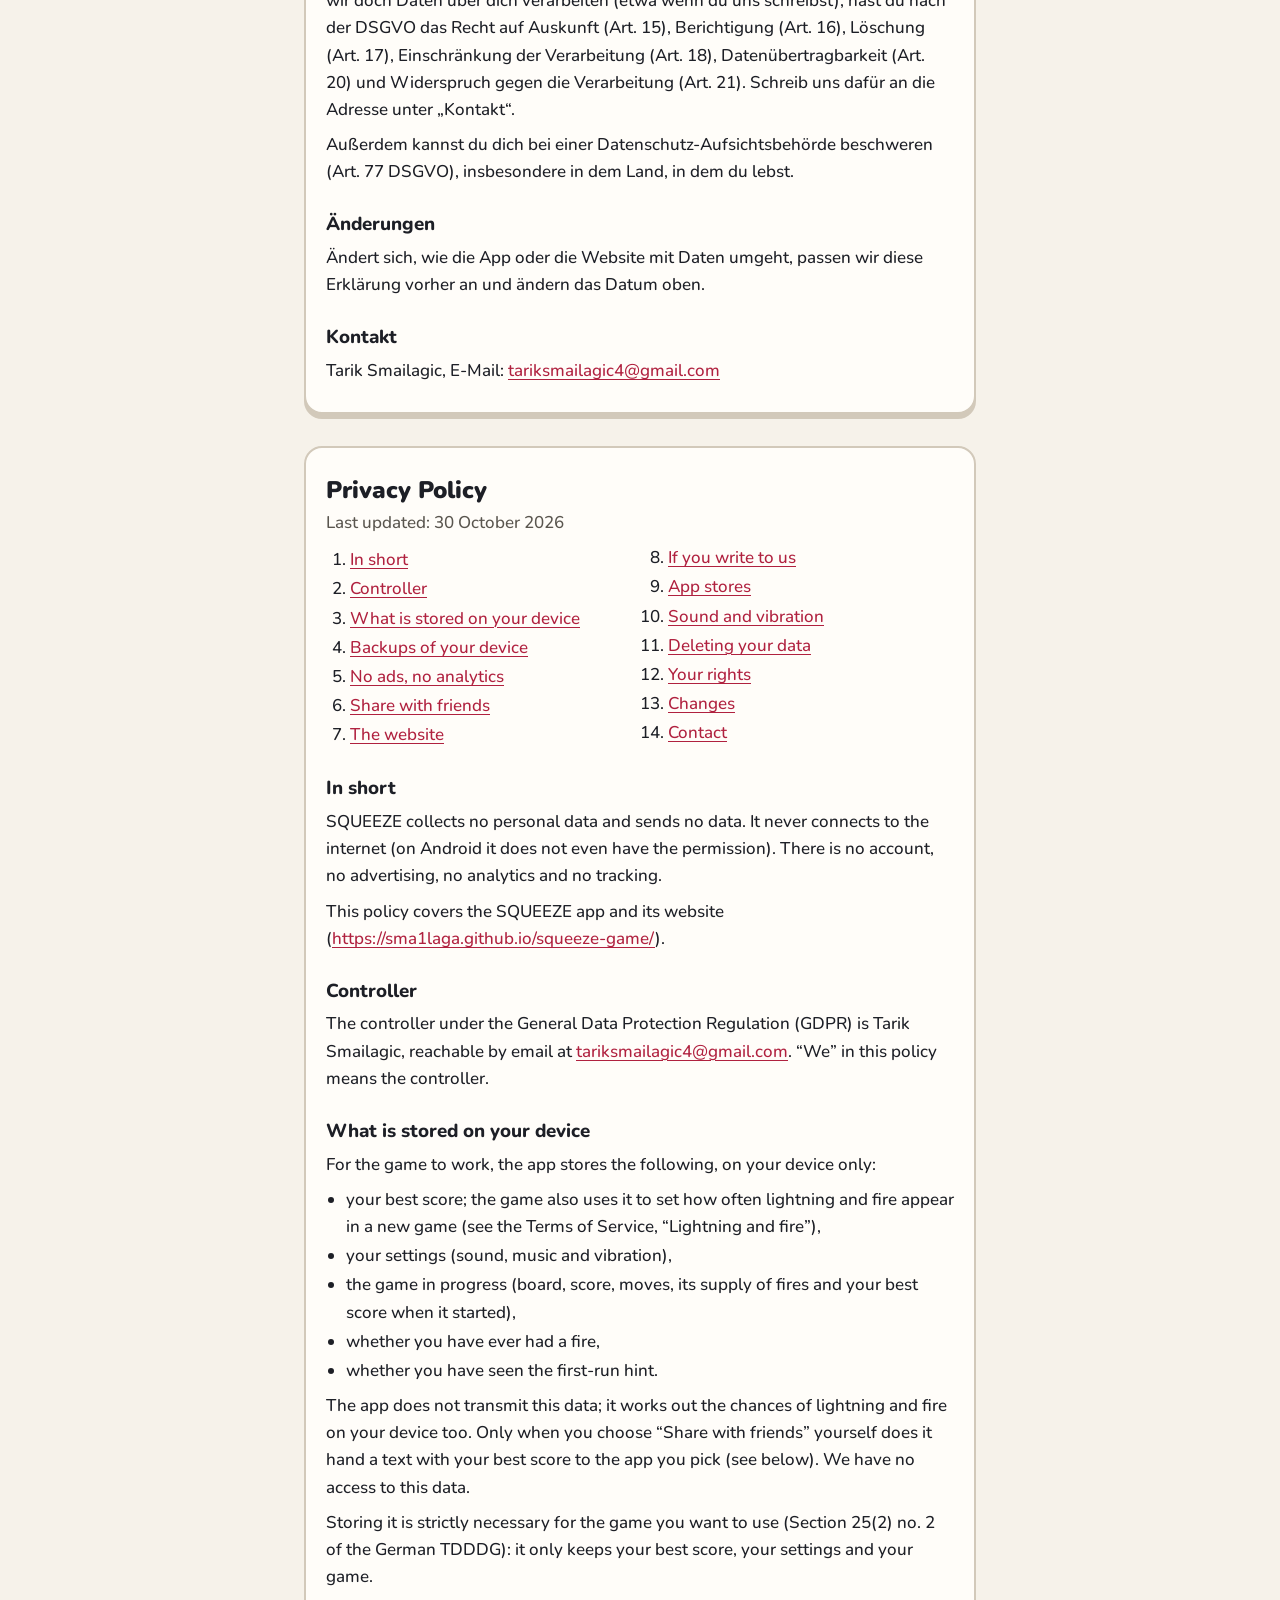
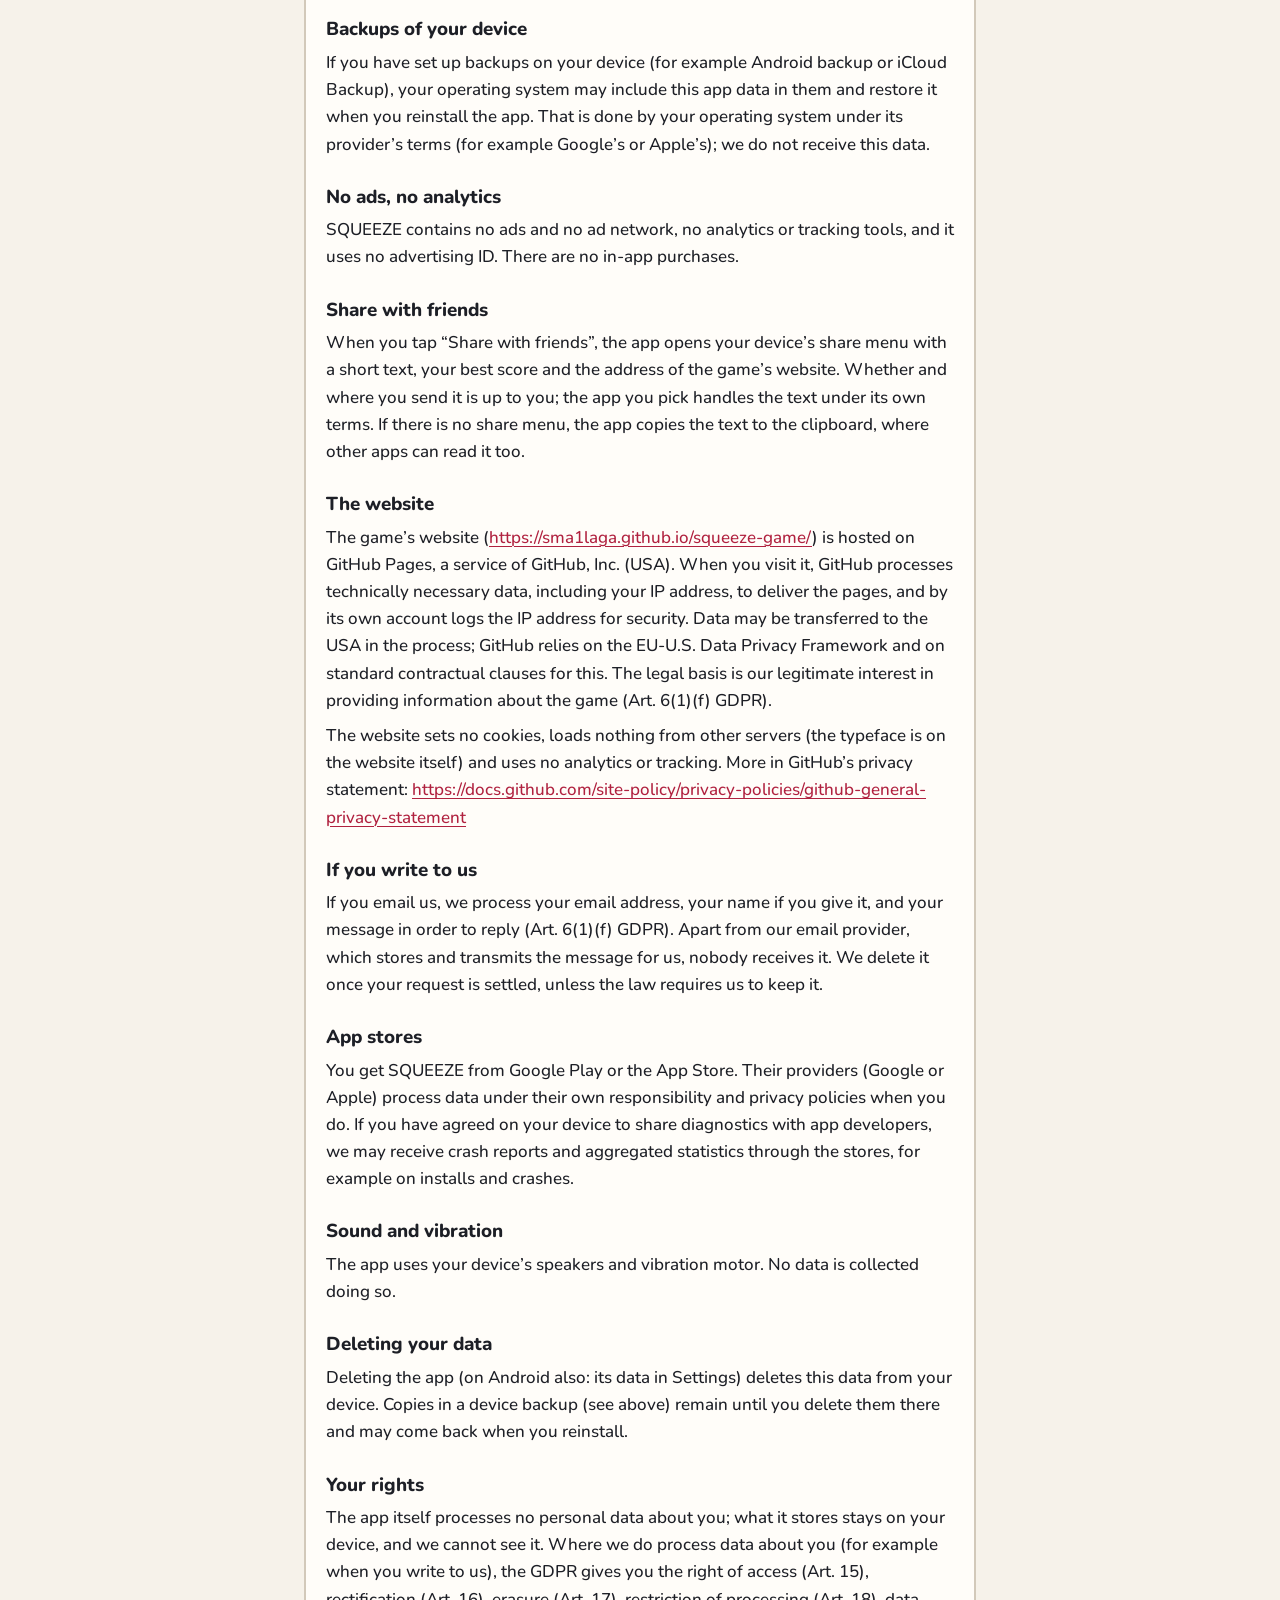
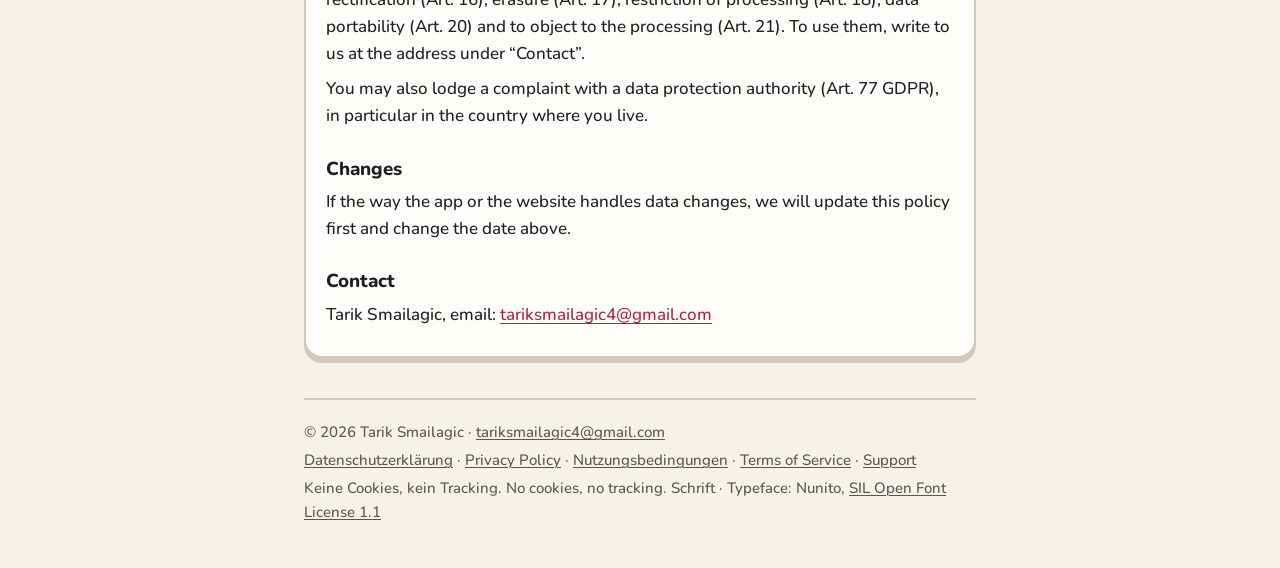
==== commit c99c491b: "Legal texts 2026-10-30: music setting, own sounds and music Generated by tool/gen_site.dart in the S" ====
--- a/privacy.html
+++ b/privacy.html
@@ -31,7 +31,7 @@
 <p class="langs"><a href="#de" hreflang="de" lang="de">Deutsch</a> <a href="#en" hreflang="en" lang="en">English</a></p>
 <article id="de" lang="de" class="card">
 <h2>Datenschutzerklärung</h2>
-<p class="updated">Stand: 28. Oktober 2026</p>
+<p class="updated">Stand: 30. Oktober 2026</p>
 <nav class="toc" aria-label="Inhalt"><ol>
 <li><a href="#de-kurz-gesagt">Kurz gesagt</a></li>
 <li><a href="#de-verantwortlicher">Verantwortlicher</a></li>
@@ -62,7 +62,7 @@
 <p>Damit das Spiel funktioniert, speichert die App nur lokal auf deinem Gerät:</p>
 <ul>
 <li>deinen Rekord; nach ihm richtet das Spiel auch, wie oft Blitz und Feuer in einer neuen Runde erscheinen (siehe Nutzungsbedingungen, „Blitz und Feuer“),</li>
-<li>deine Einstellungen (Ton und Vibration),</li>
+<li>deine Einstellungen (Ton, Musik und Vibration),</li>
 <li>die laufende Runde (Spielfeld, Punkte, Züge, ihren Feuer-Vorrat und deinen Rekord bei ihrem Start),</li>
 <li>ob du schon einmal ein Feuer hattest,</li>
 <li>ob du den Einstiegshinweis schon gesehen hast.</li>
@@ -119,7 +119,7 @@
 </article>
 <article id="en" lang="en" class="card">
 <h2>Privacy Policy</h2>
-<p class="updated">Last updated: 28 October 2026</p>
+<p class="updated">Last updated: 30 October 2026</p>
 <nav class="toc" aria-label="Contents"><ol>
 <li><a href="#en-in-short">In short</a></li>
 <li><a href="#en-controller">Controller</a></li>
@@ -150,7 +150,7 @@
 <p>For the game to work, the app stores the following, on your device only:</p>
 <ul>
 <li>your best score; the game also uses it to set how often lightning and fire appear in a new game (see the Terms of Service, “Lightning and fire”),</li>
-<li>your settings (sound and vibration),</li>
+<li>your settings (sound, music and vibration),</li>
 <li>the game in progress (board, score, moves, its supply of fires and your best score when it started),</li>
 <li>whether you have ever had a fire,</li>
 <li>whether you have seen the first-run hint.</li>
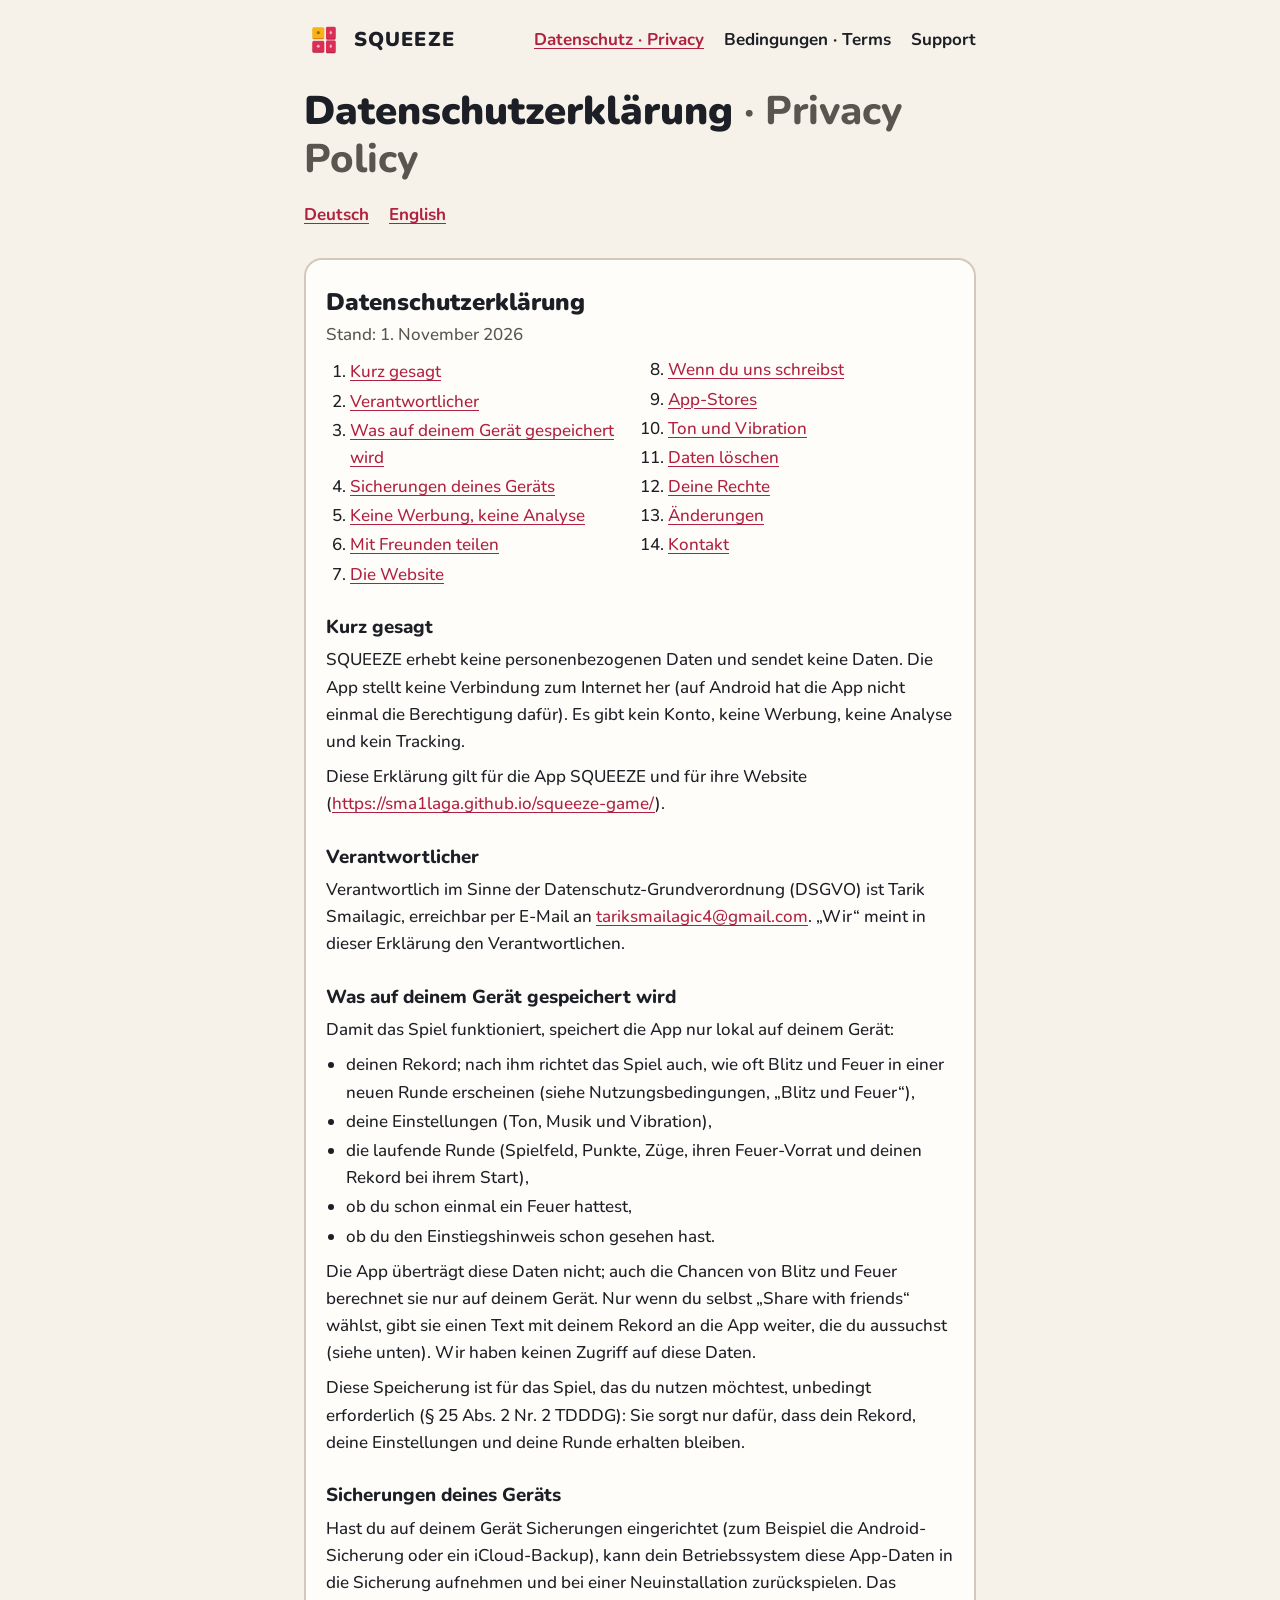
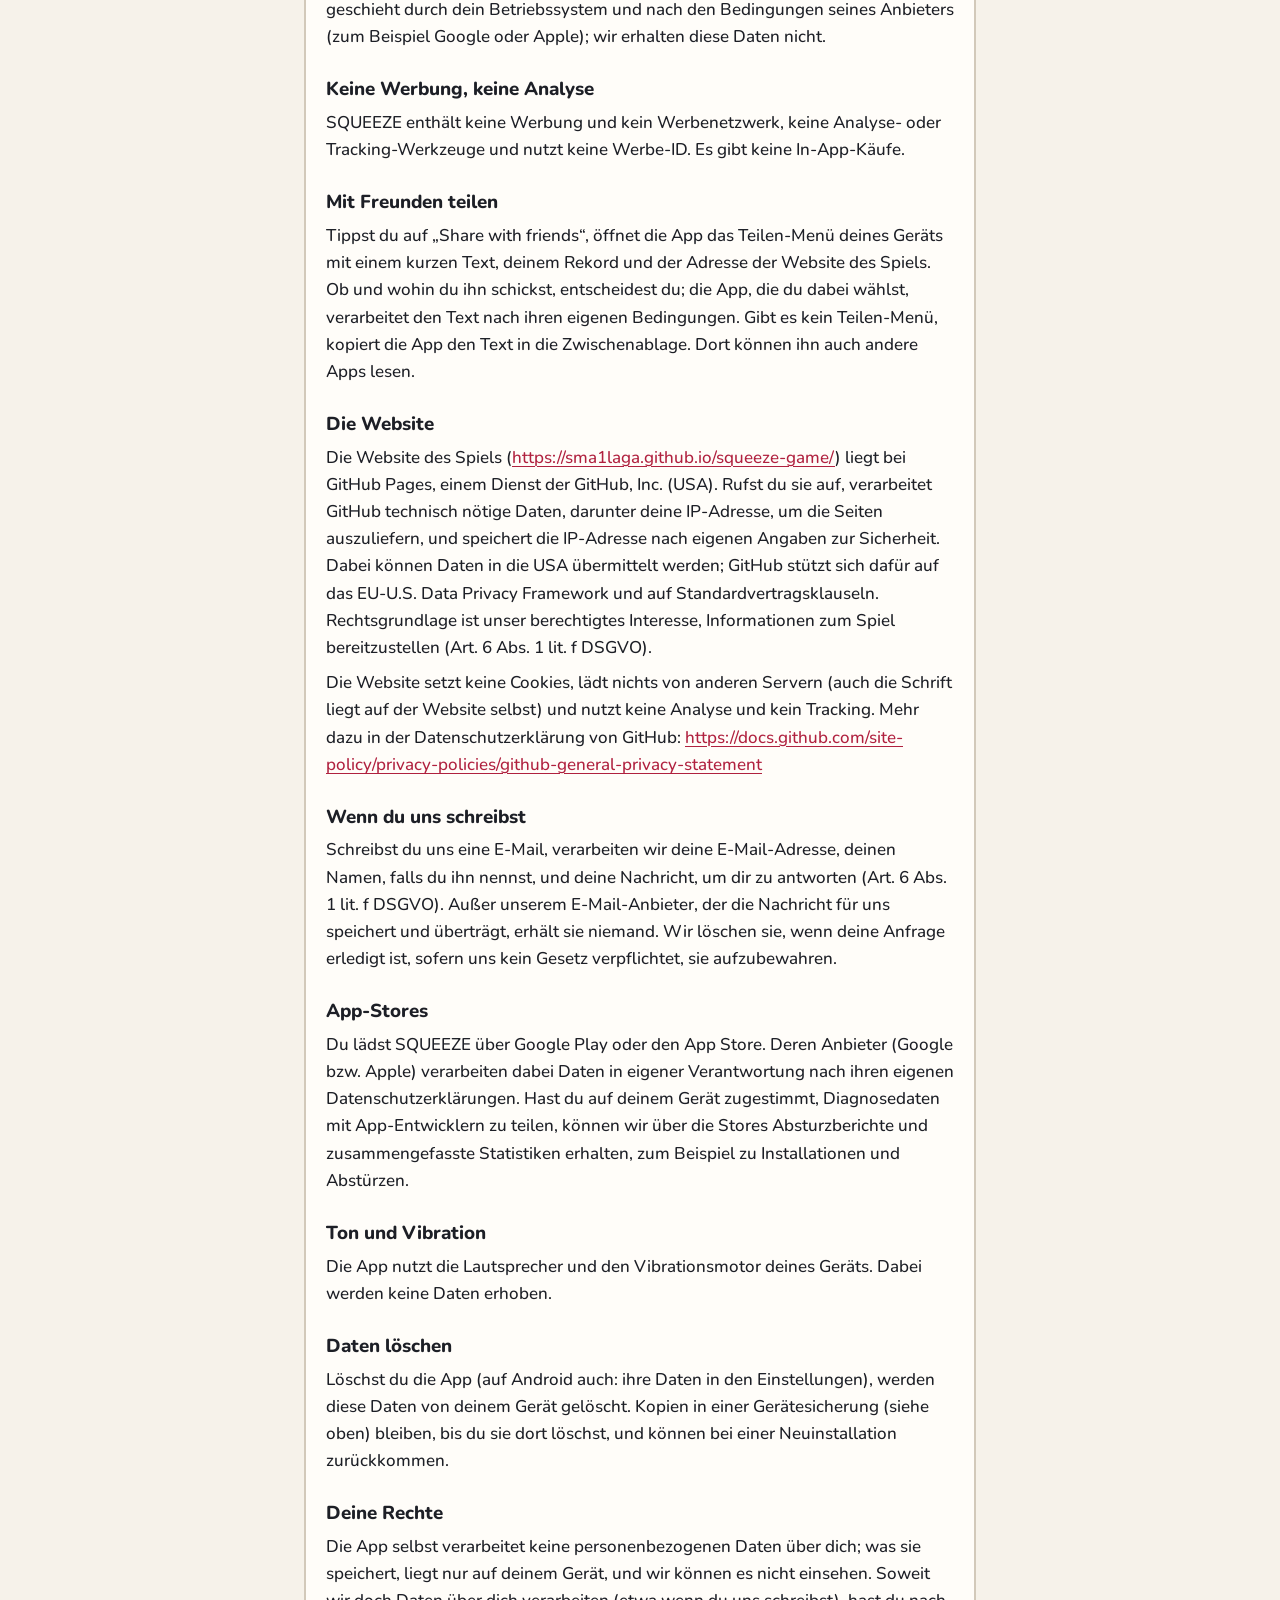
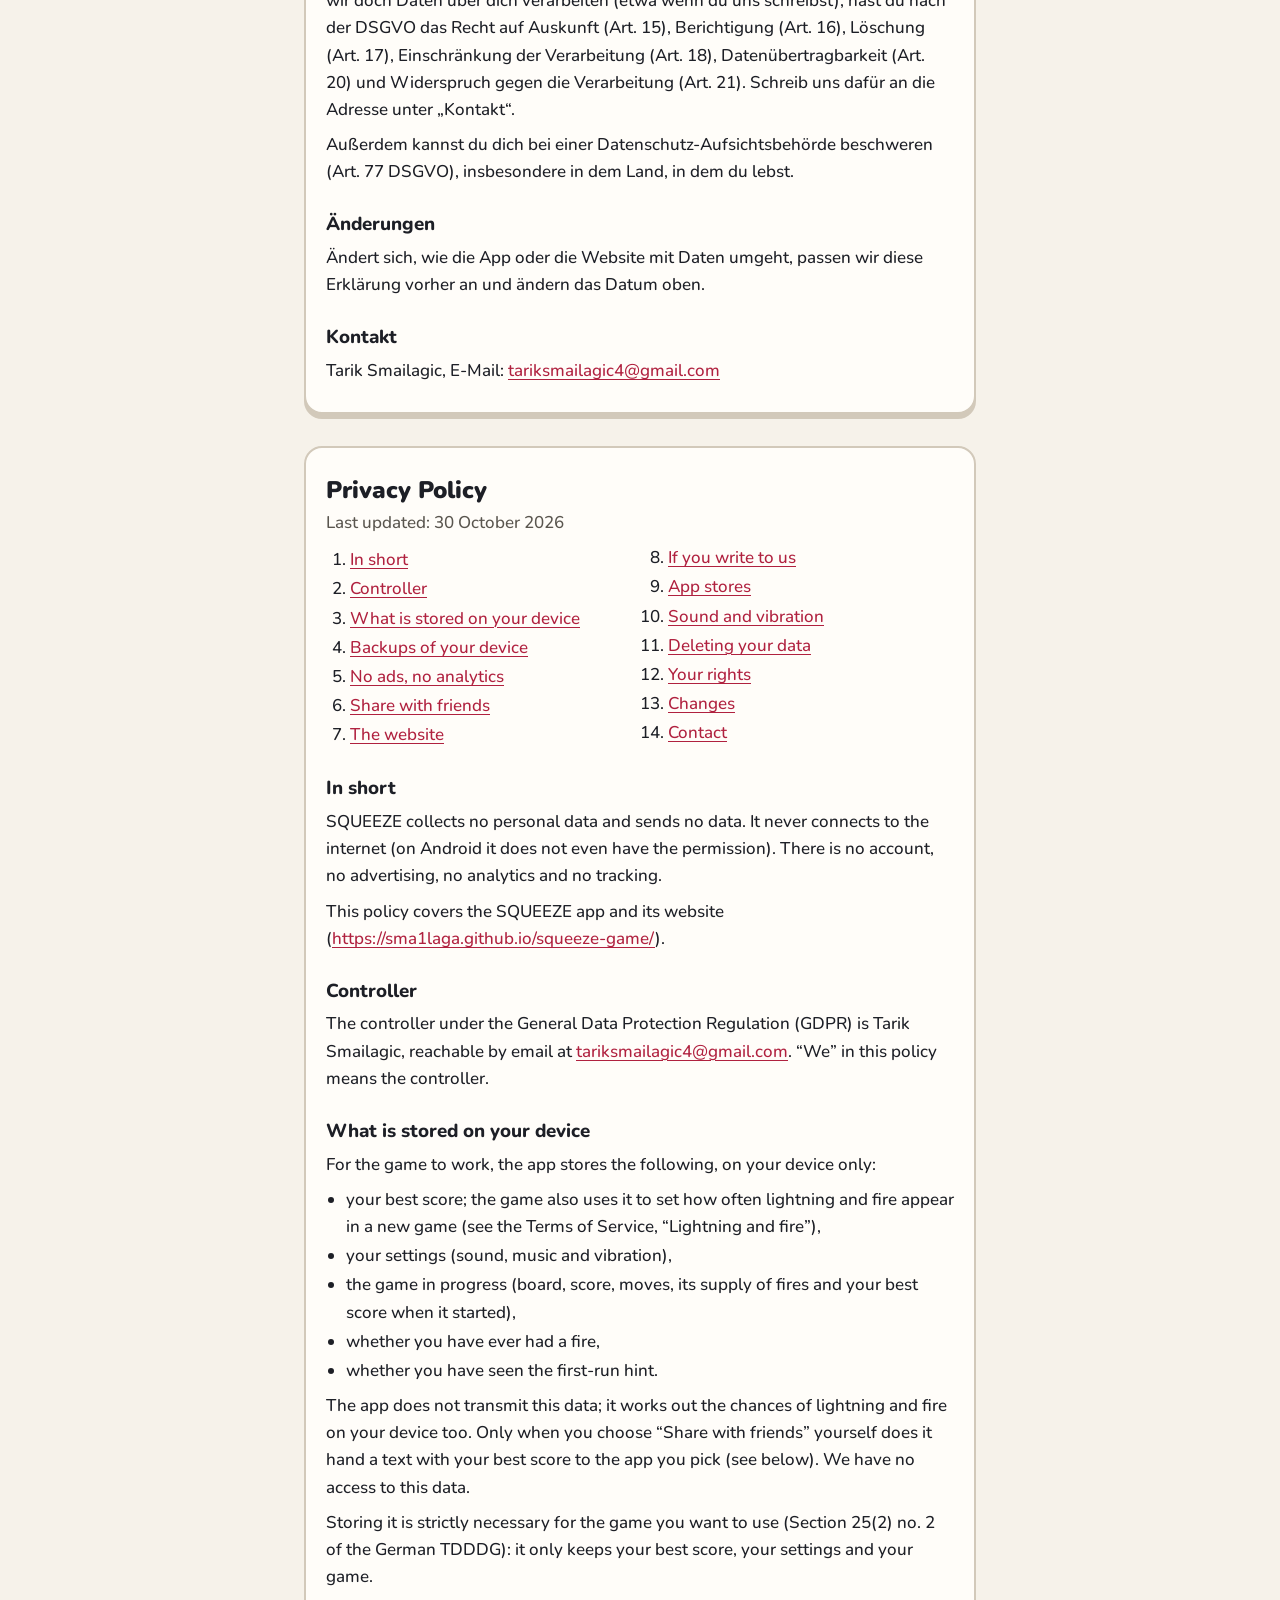
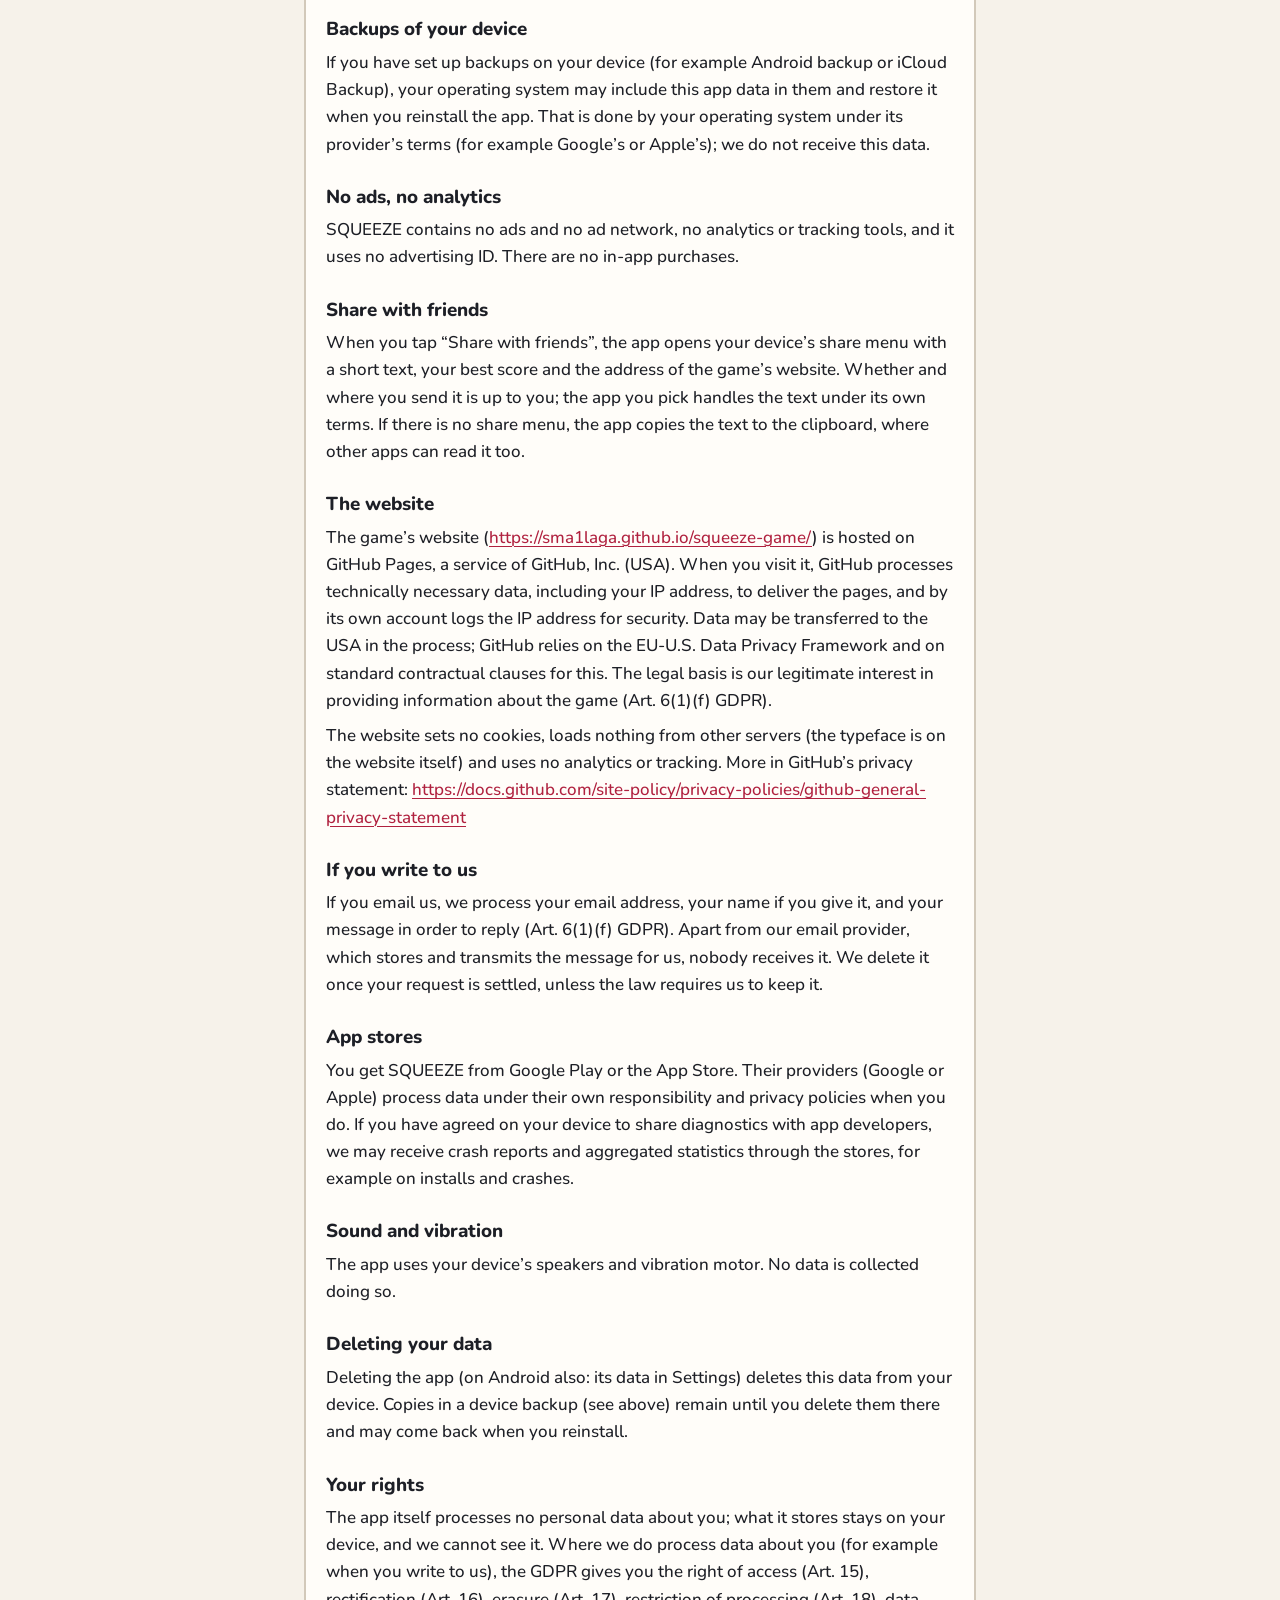
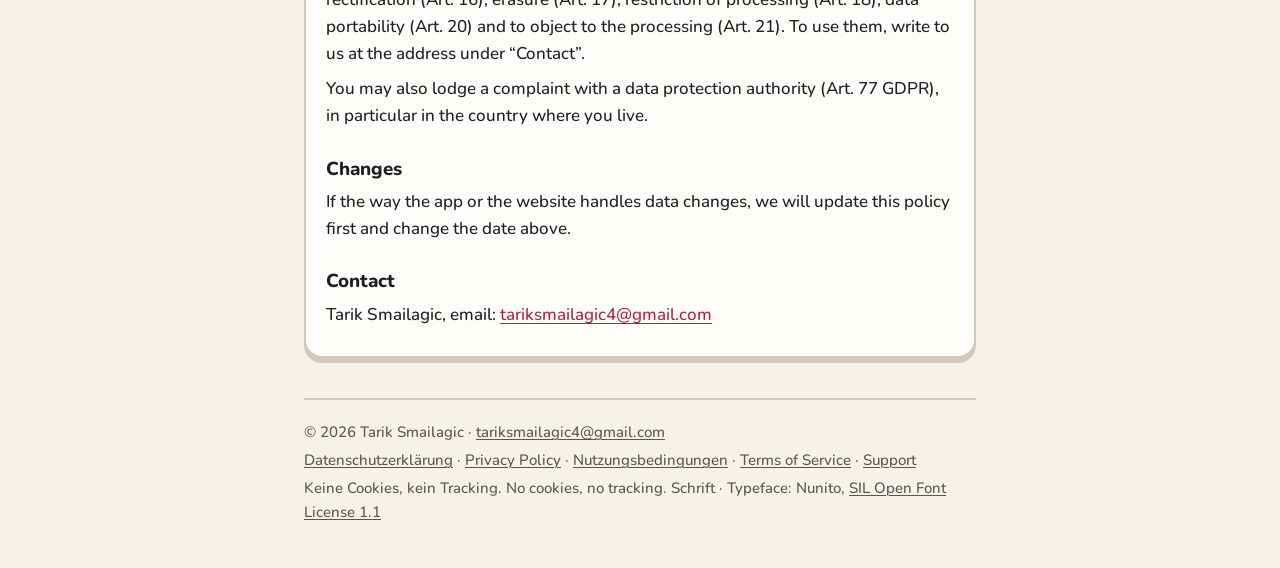
==== commit 124ad2d2: "Game English only: English screenshots on both pages, legal labels The German page now shows the Eng" ====
--- a/privacy.html
+++ b/privacy.html
@@ -31,7 +31,7 @@
 <p class="langs"><a href="#de" hreflang="de" lang="de">Deutsch</a> <a href="#en" hreflang="en" lang="en">English</a></p>
 <article id="de" lang="de" class="card">
 <h2>Datenschutzerklärung</h2>
-<p class="updated">Stand: 30. Oktober 2026</p>
+<p class="updated">Stand: 1. November 2026</p>
 <nav class="toc" aria-label="Inhalt"><ol>
 <li><a href="#de-kurz-gesagt">Kurz gesagt</a></li>
 <li><a href="#de-verantwortlicher">Verantwortlicher</a></li>
@@ -67,7 +67,7 @@
 <li>ob du schon einmal ein Feuer hattest,</li>
 <li>ob du den Einstiegshinweis schon gesehen hast.</li>
 </ul>
-<p>Die App überträgt diese Daten nicht; auch die Chancen von Blitz und Feuer berechnet sie nur auf deinem Gerät. Nur wenn du selbst „Mit Freunden teilen“ wählst, gibt sie einen Text mit deinem Rekord an die App weiter, die du aussuchst (siehe unten). Wir haben keinen Zugriff auf diese Daten.</p>
+<p>Die App überträgt diese Daten nicht; auch die Chancen von Blitz und Feuer berechnet sie nur auf deinem Gerät. Nur wenn du selbst „Share with friends“ wählst, gibt sie einen Text mit deinem Rekord an die App weiter, die du aussuchst (siehe unten). Wir haben keinen Zugriff auf diese Daten.</p>
 <p>Diese Speicherung ist für das Spiel, das du nutzen möchtest, unbedingt erforderlich (§ 25 Abs. 2 Nr. 2 TDDDG): Sie sorgt nur dafür, dass dein Rekord, deine Einstellungen und deine Runde erhalten bleiben.</p>
 </section>
 <section id="de-sicherungen-deines-geraets">
@@ -80,7 +80,7 @@
 </section>
 <section id="de-mit-freunden-teilen">
 <h3>Mit Freunden teilen</h3>
-<p>Tippst du auf „Mit Freunden teilen“, öffnet die App das Teilen-Menü deines Geräts mit einem kurzen Text, deinem Rekord und der Adresse der Website des Spiels. Ob und wohin du ihn schickst, entscheidest du; die App, die du dabei wählst, verarbeitet den Text nach ihren eigenen Bedingungen. Gibt es kein Teilen-Menü, kopiert die App den Text in die Zwischenablage. Dort können ihn auch andere Apps lesen.</p>
+<p>Tippst du auf „Share with friends“, öffnet die App das Teilen-Menü deines Geräts mit einem kurzen Text, deinem Rekord und der Adresse der Website des Spiels. Ob und wohin du ihn schickst, entscheidest du; die App, die du dabei wählst, verarbeitet den Text nach ihren eigenen Bedingungen. Gibt es kein Teilen-Menü, kopiert die App den Text in die Zwischenablage. Dort können ihn auch andere Apps lesen.</p>
 </section>
 <section id="de-die-website">
 <h3>Die Website</h3>
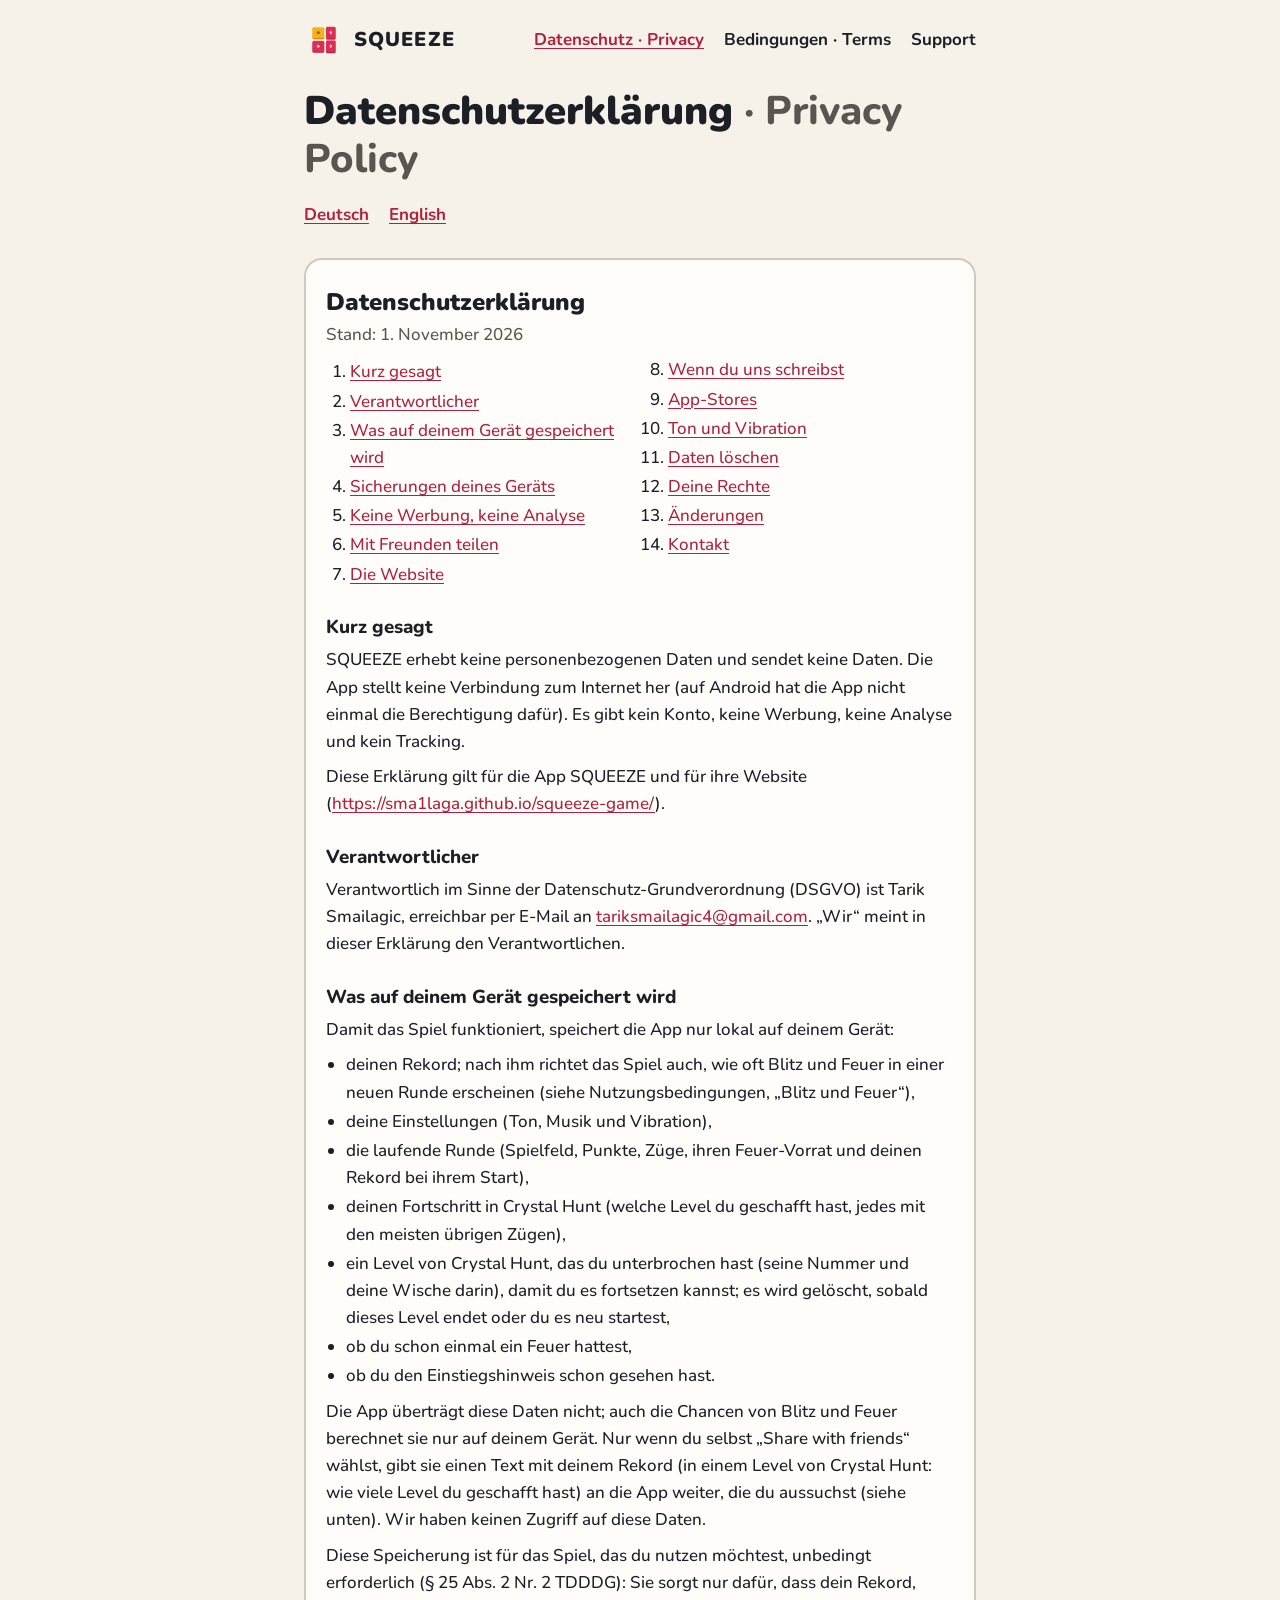
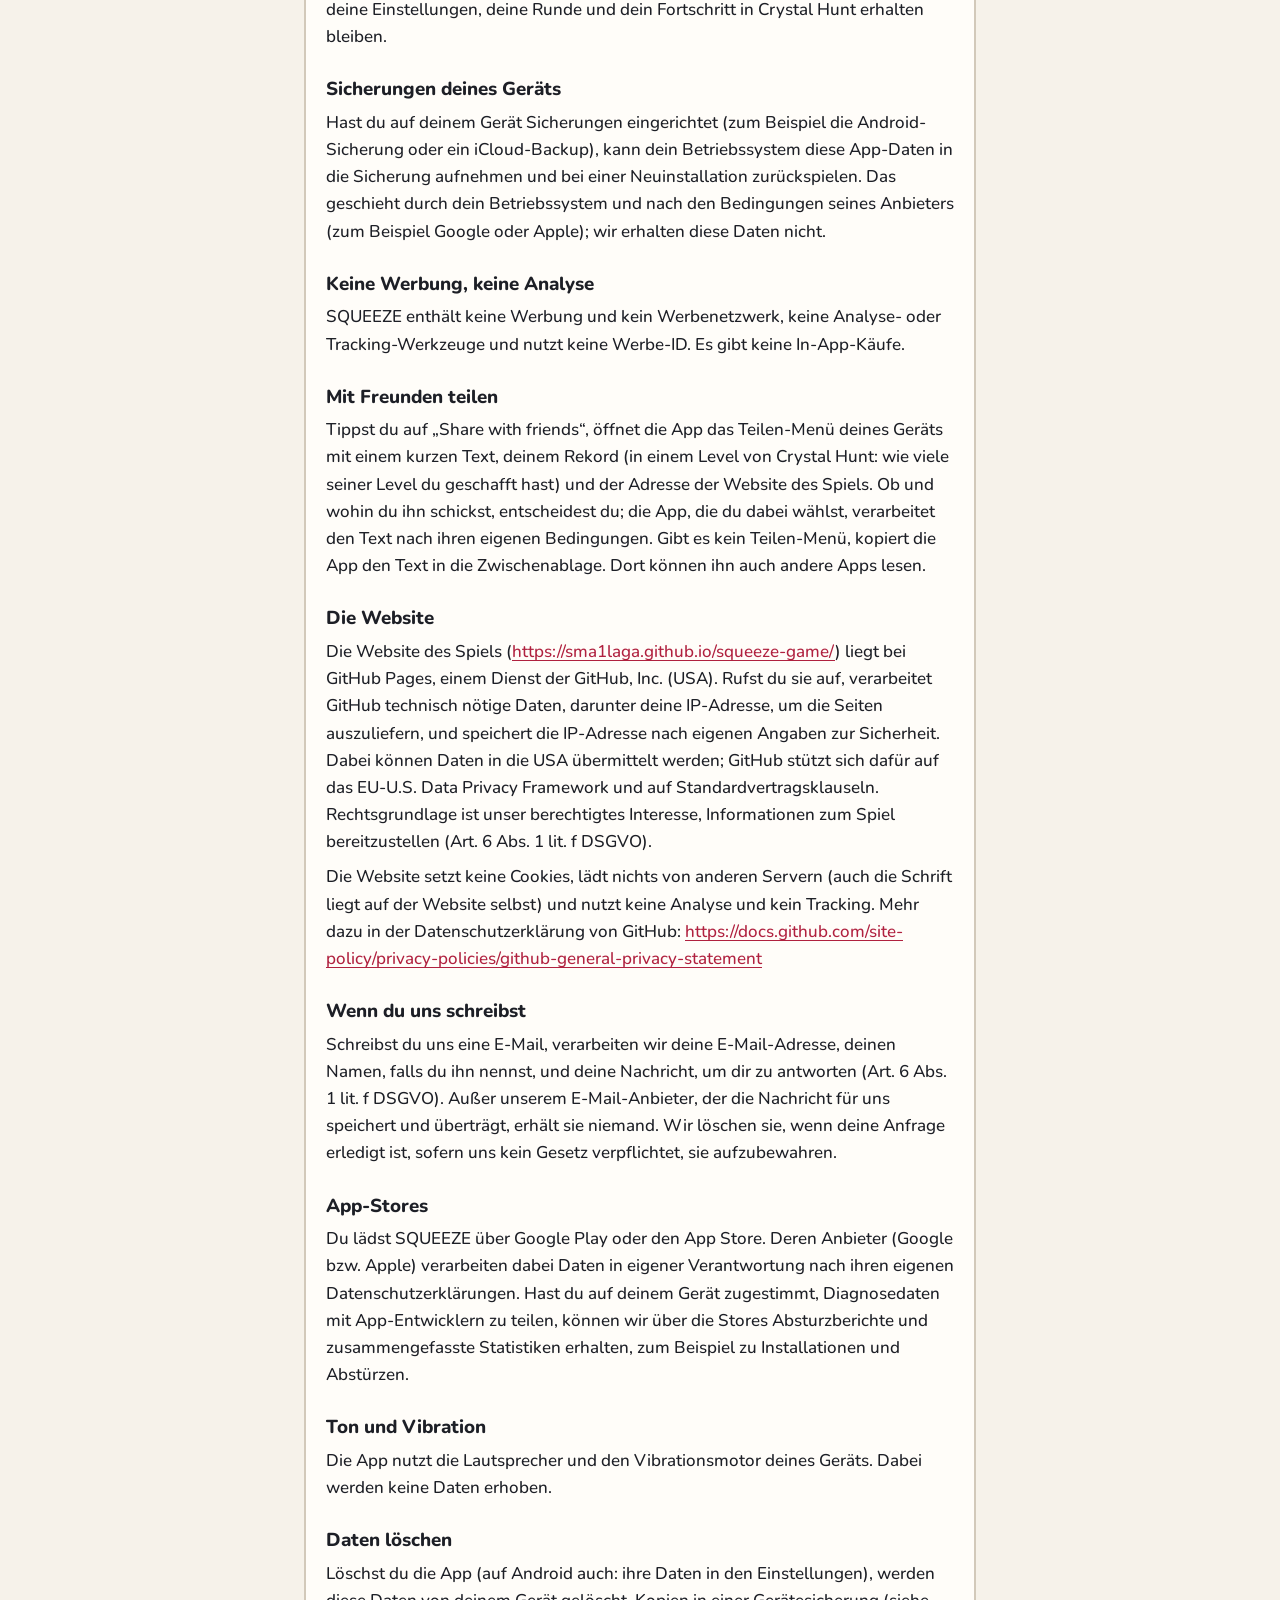
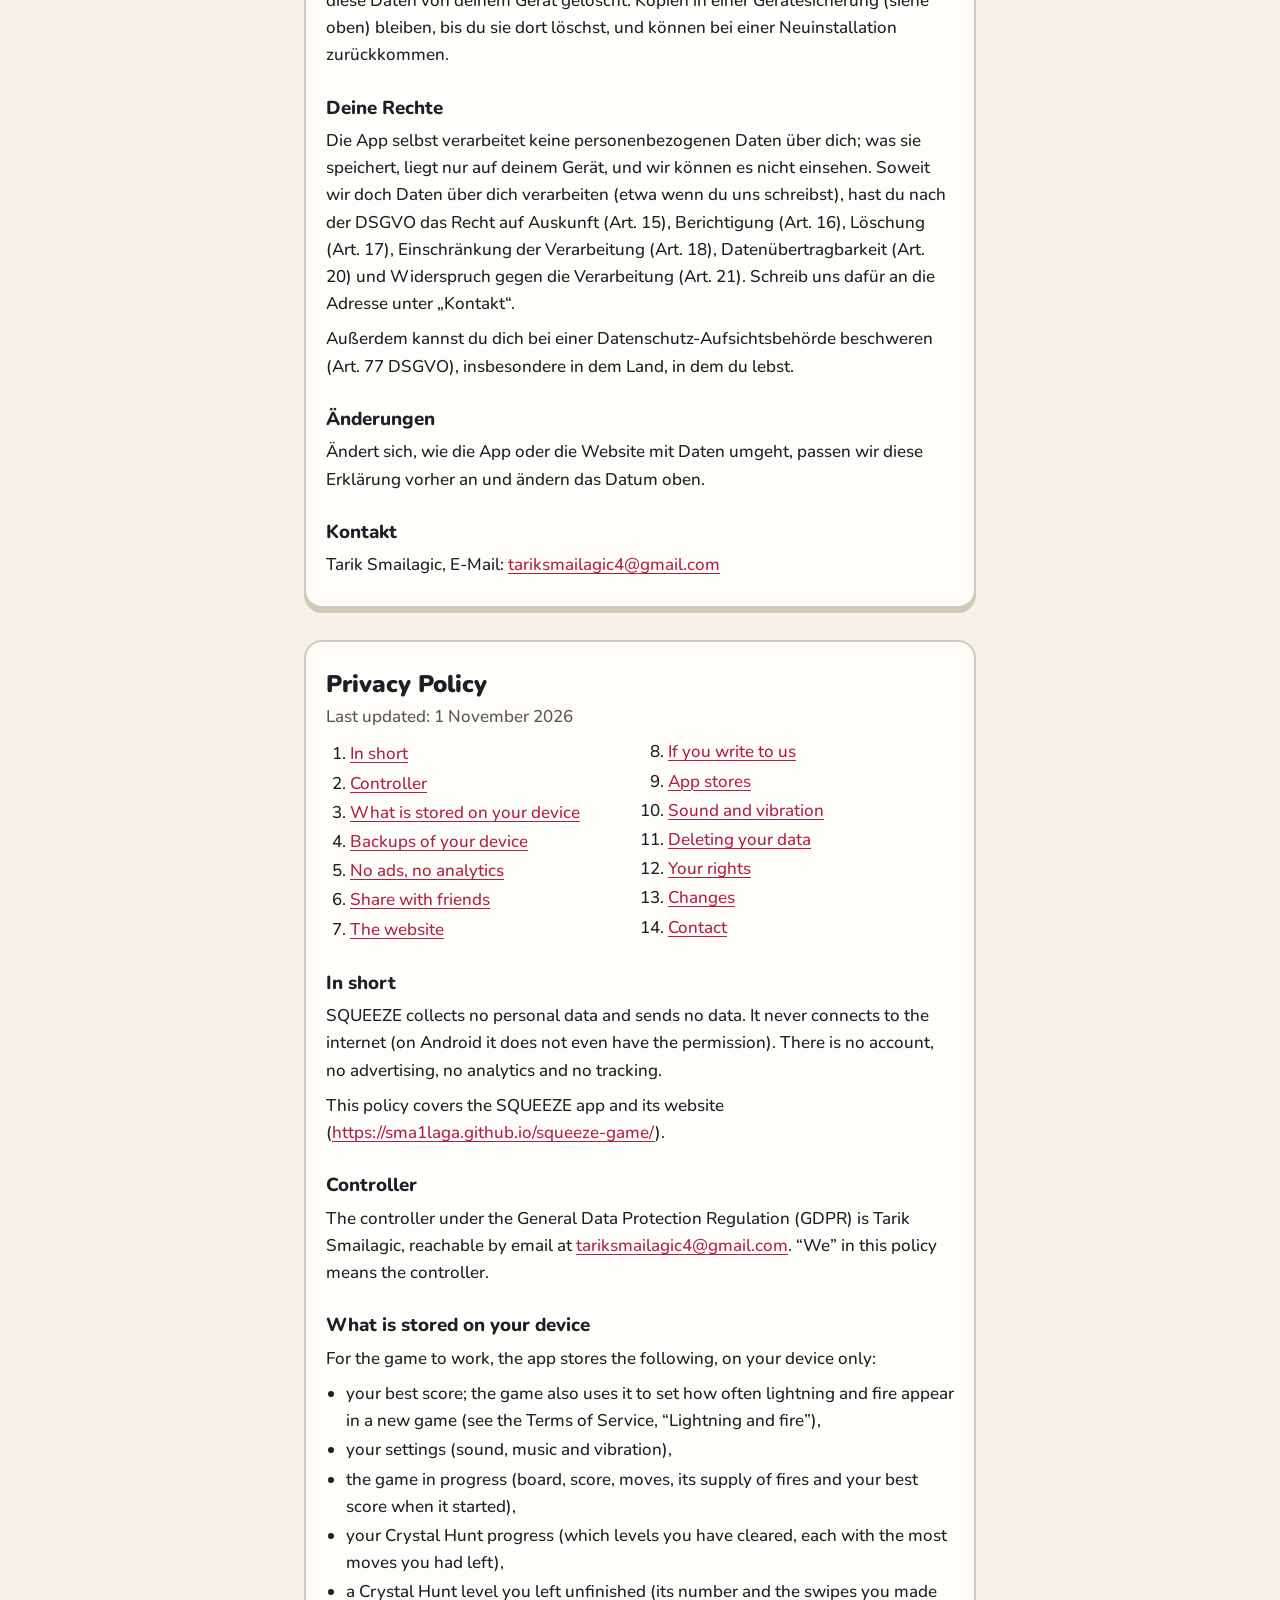
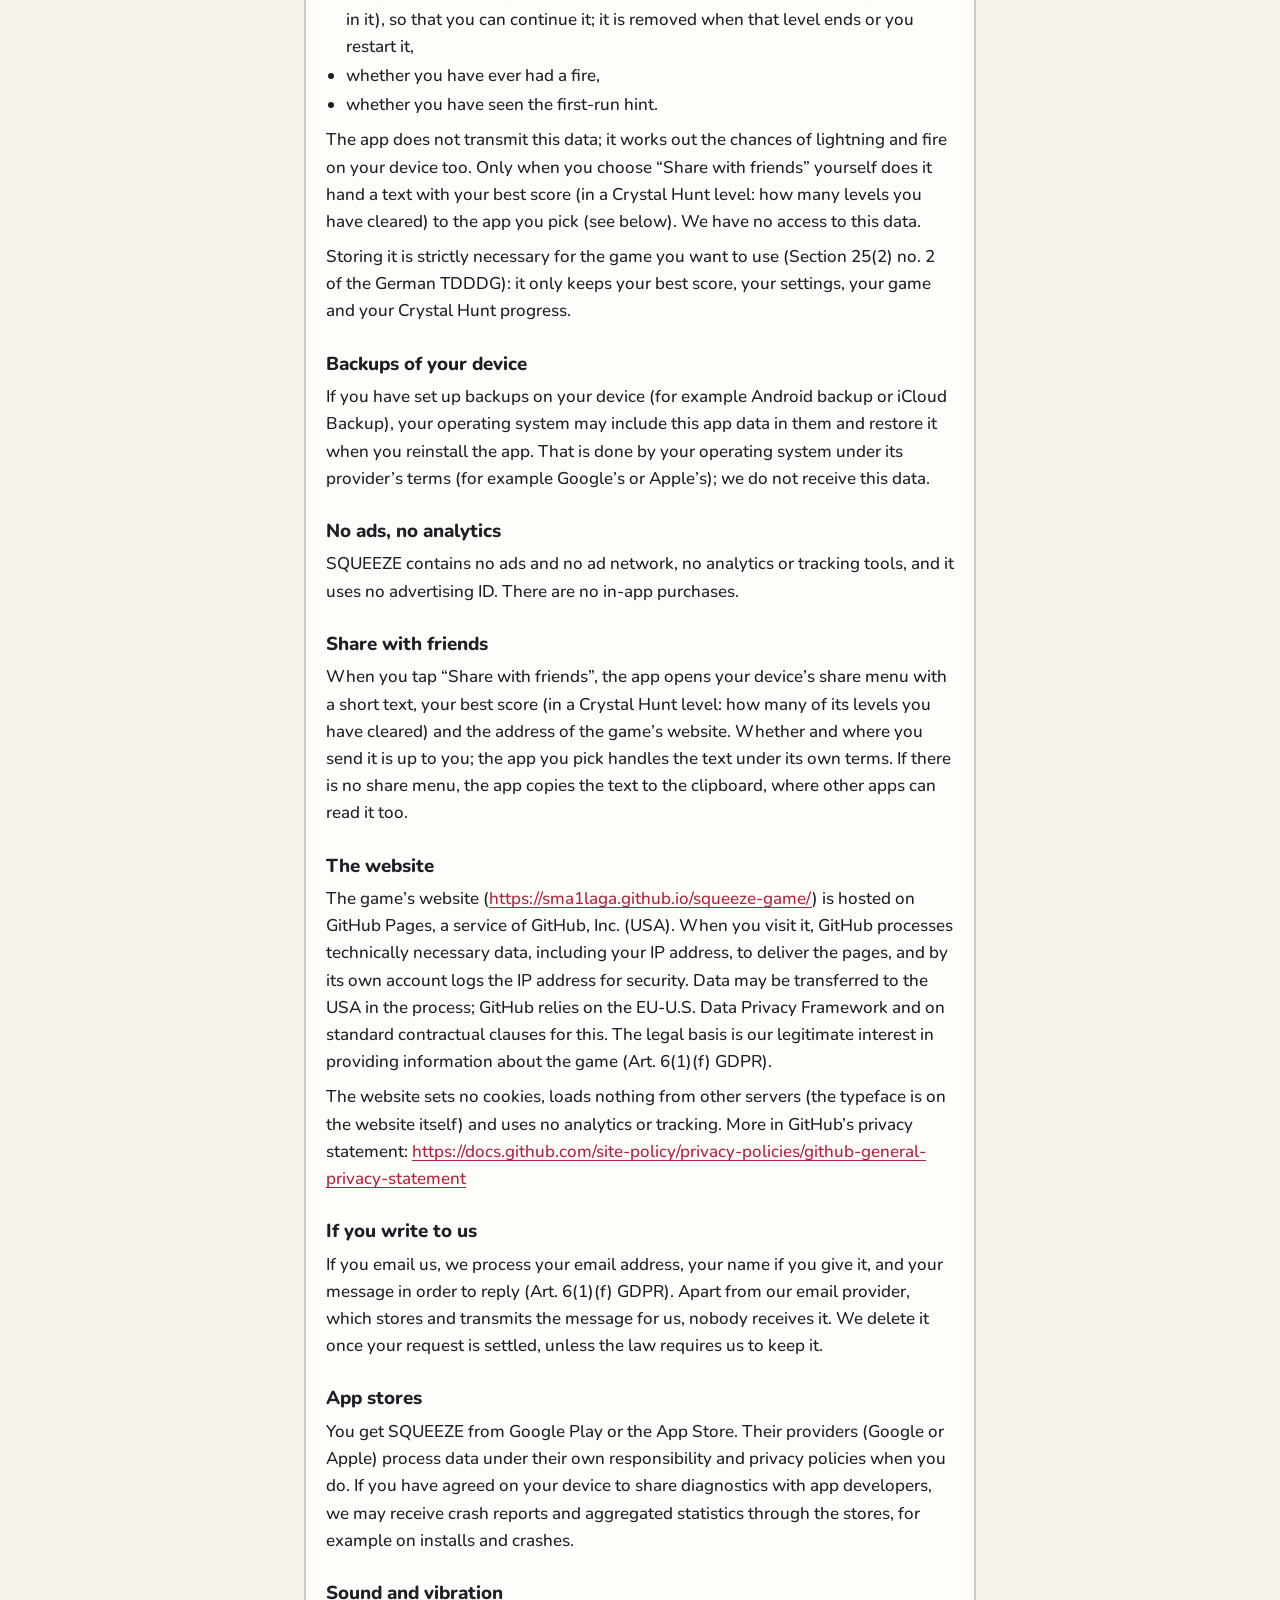
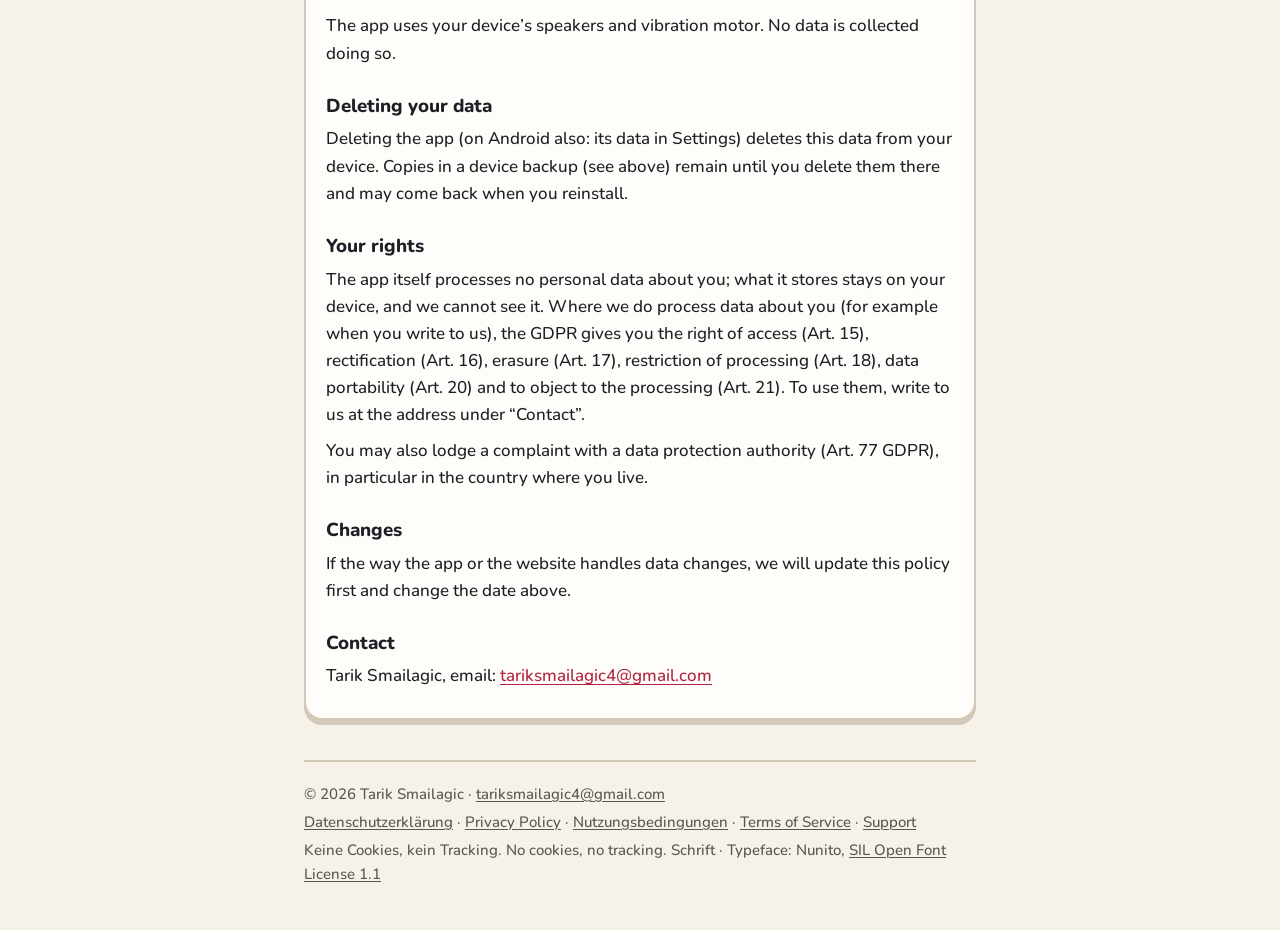
==== commit 4cf81b87: "Legal texts for 1.1.0: Crystal Hunt progress and rules privacy.html: the app also stores the Crystal" ====
--- a/privacy.html
+++ b/privacy.html
@@ -64,11 +64,13 @@
 <li>deinen Rekord; nach ihm richtet das Spiel auch, wie oft Blitz und Feuer in einer neuen Runde erscheinen (siehe Nutzungsbedingungen, „Blitz und Feuer“),</li>
 <li>deine Einstellungen (Ton, Musik und Vibration),</li>
 <li>die laufende Runde (Spielfeld, Punkte, Züge, ihren Feuer-Vorrat und deinen Rekord bei ihrem Start),</li>
+<li>deinen Fortschritt in Crystal Hunt (welche Level du geschafft hast, jedes mit den meisten übrigen Zügen),</li>
+<li>ein Level von Crystal Hunt, das du unterbrochen hast (seine Nummer und deine Wische darin), damit du es fortsetzen kannst; es wird gelöscht, sobald dieses Level endet oder du es neu startest,</li>
 <li>ob du schon einmal ein Feuer hattest,</li>
 <li>ob du den Einstiegshinweis schon gesehen hast.</li>
 </ul>
-<p>Die App überträgt diese Daten nicht; auch die Chancen von Blitz und Feuer berechnet sie nur auf deinem Gerät. Nur wenn du selbst „Share with friends“ wählst, gibt sie einen Text mit deinem Rekord an die App weiter, die du aussuchst (siehe unten). Wir haben keinen Zugriff auf diese Daten.</p>
-<p>Diese Speicherung ist für das Spiel, das du nutzen möchtest, unbedingt erforderlich (§ 25 Abs. 2 Nr. 2 TDDDG): Sie sorgt nur dafür, dass dein Rekord, deine Einstellungen und deine Runde erhalten bleiben.</p>
+<p>Die App überträgt diese Daten nicht; auch die Chancen von Blitz und Feuer berechnet sie nur auf deinem Gerät. Nur wenn du selbst „Share with friends“ wählst, gibt sie einen Text mit deinem Rekord (in einem Level von Crystal Hunt: wie viele Level du geschafft hast) an die App weiter, die du aussuchst (siehe unten). Wir haben keinen Zugriff auf diese Daten.</p>
+<p>Diese Speicherung ist für das Spiel, das du nutzen möchtest, unbedingt erforderlich (§ 25 Abs. 2 Nr. 2 TDDDG): Sie sorgt nur dafür, dass dein Rekord, deine Einstellungen, deine Runde und dein Fortschritt in Crystal Hunt erhalten bleiben.</p>
 </section>
 <section id="de-sicherungen-deines-geraets">
 <h3>Sicherungen deines Geräts</h3>
@@ -80,7 +82,7 @@
 </section>
 <section id="de-mit-freunden-teilen">
 <h3>Mit Freunden teilen</h3>
-<p>Tippst du auf „Share with friends“, öffnet die App das Teilen-Menü deines Geräts mit einem kurzen Text, deinem Rekord und der Adresse der Website des Spiels. Ob und wohin du ihn schickst, entscheidest du; die App, die du dabei wählst, verarbeitet den Text nach ihren eigenen Bedingungen. Gibt es kein Teilen-Menü, kopiert die App den Text in die Zwischenablage. Dort können ihn auch andere Apps lesen.</p>
+<p>Tippst du auf „Share with friends“, öffnet die App das Teilen-Menü deines Geräts mit einem kurzen Text, deinem Rekord (in einem Level von Crystal Hunt: wie viele seiner Level du geschafft hast) und der Adresse der Website des Spiels. Ob und wohin du ihn schickst, entscheidest du; die App, die du dabei wählst, verarbeitet den Text nach ihren eigenen Bedingungen. Gibt es kein Teilen-Menü, kopiert die App den Text in die Zwischenablage. Dort können ihn auch andere Apps lesen.</p>
 </section>
 <section id="de-die-website">
 <h3>Die Website</h3>
@@ -119,7 +121,7 @@
 </article>
 <article id="en" lang="en" class="card">
 <h2>Privacy Policy</h2>
-<p class="updated">Last updated: 30 October 2026</p>
+<p class="updated">Last updated: 1 November 2026</p>
 <nav class="toc" aria-label="Contents"><ol>
 <li><a href="#en-in-short">In short</a></li>
 <li><a href="#en-controller">Controller</a></li>
@@ -152,11 +154,13 @@
 <li>your best score; the game also uses it to set how often lightning and fire appear in a new game (see the Terms of Service, “Lightning and fire”),</li>
 <li>your settings (sound, music and vibration),</li>
 <li>the game in progress (board, score, moves, its supply of fires and your best score when it started),</li>
+<li>your Crystal Hunt progress (which levels you have cleared, each with the most moves you had left),</li>
+<li>a Crystal Hunt level you left unfinished (its number and the swipes you made in it), so that you can continue it; it is removed when that level ends or you restart it,</li>
 <li>whether you have ever had a fire,</li>
 <li>whether you have seen the first-run hint.</li>
 </ul>
-<p>The app does not transmit this data; it works out the chances of lightning and fire on your device too. Only when you choose “Share with friends” yourself does it hand a text with your best score to the app you pick (see below). We have no access to this data.</p>
-<p>Storing it is strictly necessary for the game you want to use (Section 25(2) no. 2 of the German TDDDG): it only keeps your best score, your settings and your game.</p>
+<p>The app does not transmit this data; it works out the chances of lightning and fire on your device too. Only when you choose “Share with friends” yourself does it hand a text with your best score (in a Crystal Hunt level: how many levels you have cleared) to the app you pick (see below). We have no access to this data.</p>
+<p>Storing it is strictly necessary for the game you want to use (Section 25(2) no. 2 of the German TDDDG): it only keeps your best score, your settings, your game and your Crystal Hunt progress.</p>
 </section>
 <section id="en-backups-of-your-device">
 <h3>Backups of your device</h3>
@@ -168,7 +172,7 @@
 </section>
 <section id="en-share-with-friends">
 <h3>Share with friends</h3>
-<p>When you tap “Share with friends”, the app opens your device’s share menu with a short text, your best score and the address of the game’s website. Whether and where you send it is up to you; the app you pick handles the text under its own terms. If there is no share menu, the app copies the text to the clipboard, where other apps can read it too.</p>
+<p>When you tap “Share with friends”, the app opens your device’s share menu with a short text, your best score (in a Crystal Hunt level: how many of its levels you have cleared) and the address of the game’s website. Whether and where you send it is up to you; the app you pick handles the text under its own terms. If there is no share menu, the app copies the text to the clipboard, where other apps can read it too.</p>
 </section>
 <section id="en-the-website">
 <h3>The website</h3>
